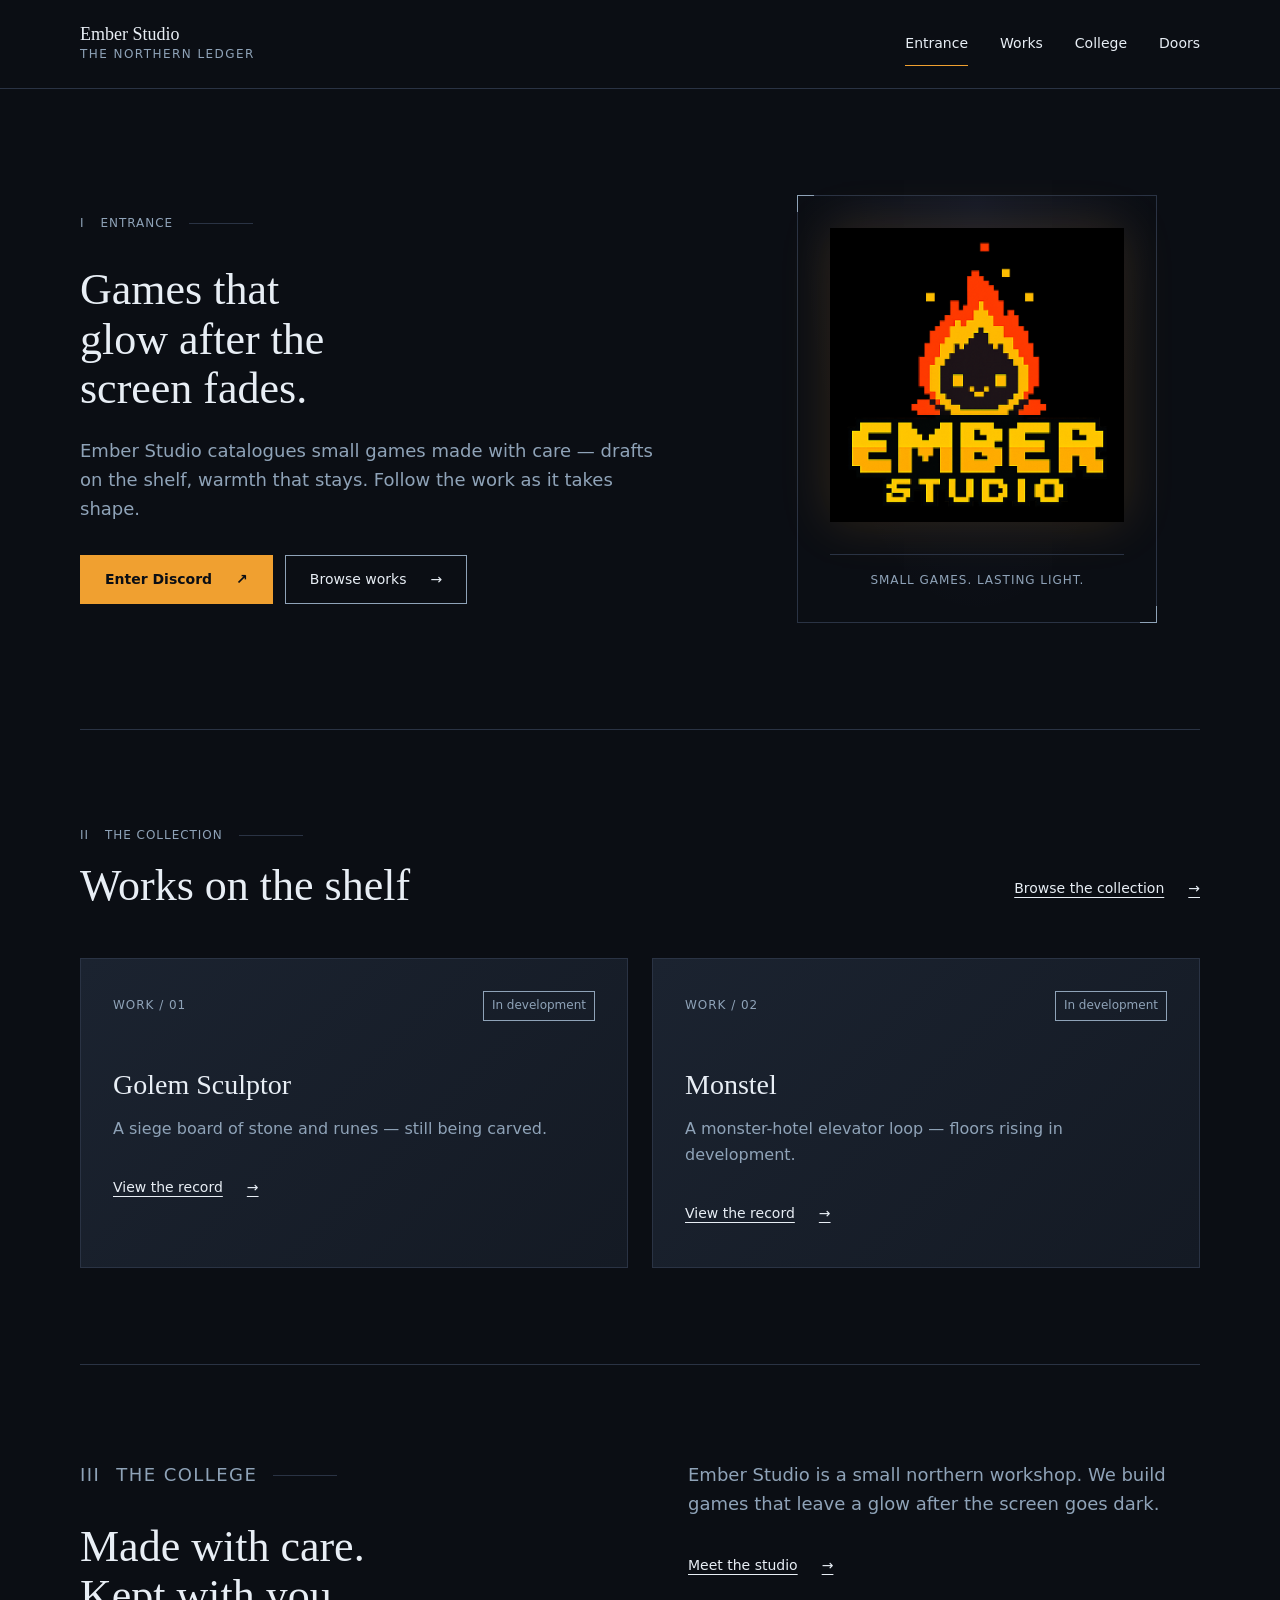
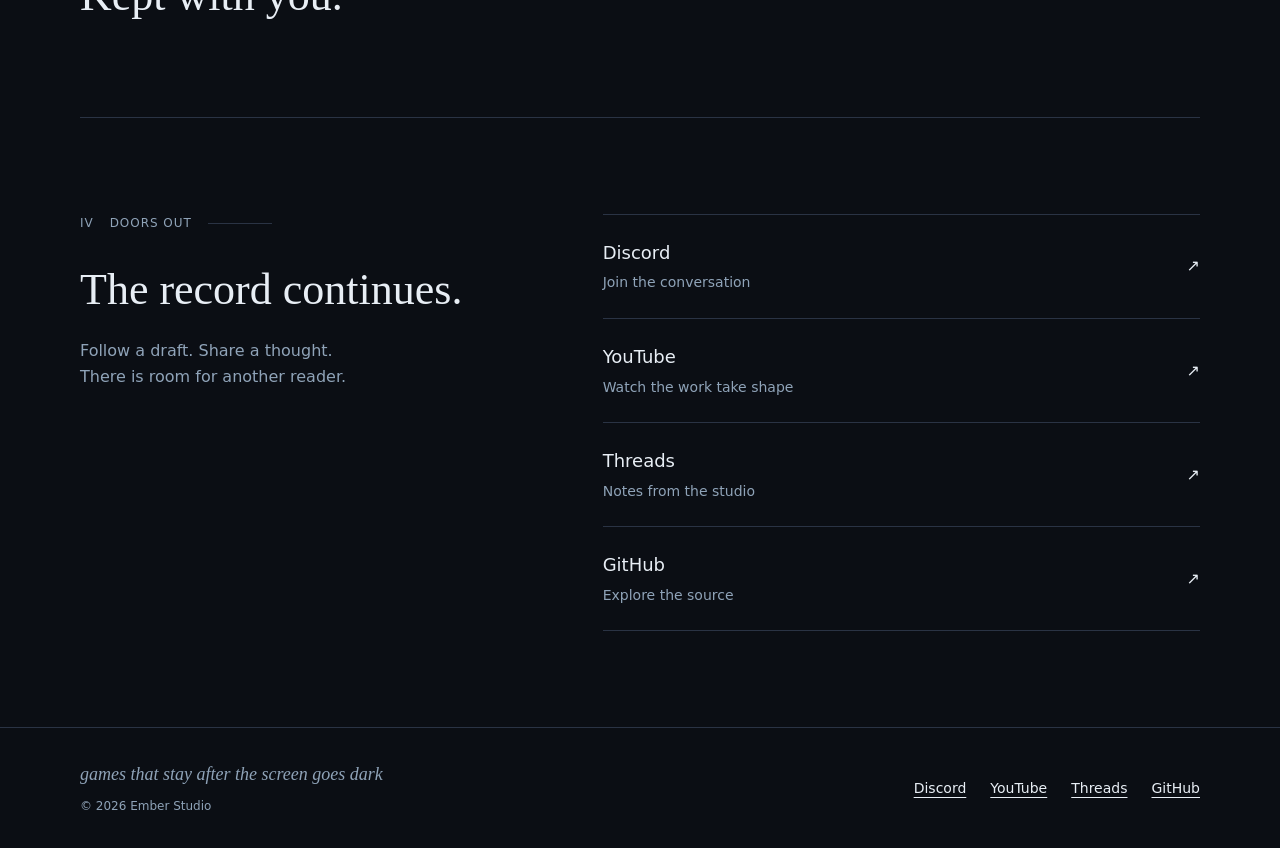
==== index.html @ a7d14930 "feat: build Ember Studio Northern Ledger website" ====
<!doctype html>
<html lang="en">
<head>
<meta charset="utf-8">
<meta name="viewport" content="width=device-width, initial-scale=1">
<title>Ember Studio — Games that glow</title>
<meta name="description" content="Small games made with care. Explore Golem Sculptor and Monstel, meet Ember Studio, and follow the work as it takes shape.">
<meta name="theme-color" content="#0B0E14">
<link rel="canonical" href="https://notnull92.github.io/">
<meta property="og:type" content="website">
<meta property="og:title" content="Ember Studio — Games that glow">
<meta property="og:description" content="Small games made with care. Explore Golem Sculptor and Monstel, meet Ember Studio, and follow the work as it takes shape.">
<meta property="og:url" content="https://notnull92.github.io/">
<meta property="og:image" content="https://notnull92.github.io/assets/logo.png">
<link rel="icon" href="assets/favicon.png" type="image/png">
<link rel="stylesheet" href="assets/site.css">
</head>
<body>
<a class="skip" href="#main">Skip to content</a>
<header class="site-header">
<div class="wrap nav-row">
<a class="brand" href="./">Ember Studio<small>THE NORTHERN LEDGER</small>
</a>
<nav aria-label="Main navigation">
<a href="./" aria-current="page">Entrance</a>
<a href="works.html">Works</a>
<a href="college.html">College</a>
<a href="./#doors">Doors</a>
</nav>
</div>
</header>
<main id="main" tabindex="-1" class="wrap">
<section class="hero" aria-labelledby="hero-title">
<div>
<p class="chapter meta">
<span>I</span>
<span>Entrance</span>
</p>
<h1 id="hero-title">Games that glow after the screen fades.</h1>
<p class="intro">Ember Studio catalogues small games made with care — drafts on the shelf, warmth that stays. Follow the work as it takes shape.</p>
<div class="actions">
<a class="button primary" href="https://discord.gg/VkAFZHyUn">Enter Discord <span aria-hidden="true">↗</span>
</a>
<a class="button" href="works.html">Browse works <span aria-hidden="true">→</span>
</a>
</div>
</div>
<div class="archive-plate">
<img class="logo" src="assets/logo.png" alt="Ember Studio pixel flame logo" width="488" height="488" fetchpriority="high">
<p class="plate-label meta">SMALL GAMES. LASTING LIGHT.</p>
</div>
</section>
<section class="section" aria-labelledby="works-title">
<div class="section-head">
<div>
<p class="chapter meta">
<span>II</span>
<span>The collection</span>
</p>
<h2 id="works-title">Works on the shelf</h2>
</div>
<a class="text-link" href="works.html">Browse the collection <span aria-hidden="true">→</span>
</a>
</div>
<div class="shelves">
<article class="shelf">
<div class="shelf-top">
<span class="meta">WORK / 01</span>
<span class="status">In development</span>
</div>
<h3>Golem Sculptor</h3>
<p>A siege board of stone and runes — still being carved.</p>
<a class="text-link" href="works.html#work-01">View the record <span aria-hidden="true">→</span>
</a>
</article>
<article class="shelf">
<div class="shelf-top">
<span class="meta">WORK / 02</span>
<span class="status">In development</span>
</div>
<h3>Monstel</h3>
<p>A monster-hotel elevator loop — floors rising in development.</p>
<a class="text-link" href="works.html#work-02">View the record <span aria-hidden="true">→</span>
</a>
</article>
</div>
</section>
<section class="section college-strip" aria-labelledby="college-title">
<div>
<p class="chapter meta">
<span>III</span>
<span>The college</span>
</p>
<h2 id="college-title">Made with care.<br>Kept with you.</h2>
</div>
<div>
<p>Ember Studio is a small northern workshop. We build games that leave a glow after the screen goes dark.</p>
<a class="text-link" href="college.html">Meet the studio <span aria-hidden="true">→</span>
</a>
</div>
</section>
<section class="section doors" id="doors" aria-labelledby="doors-title">
<div>
<p class="chapter meta">
<span>IV</span>
<span>Doors out</span>
</p>
<h2 id="doors-title">The record continues.</h2>
<p class="intro" style="margin-top:var(--s6);color:var(--frost)">Follow a draft. Share a thought.<br>There is room for another reader.</p>
</div>
<div class="door-list">
<a class="door" href="https://discord.gg/VkAFZHyUn">
<span>
<strong>Discord</strong>
<small>Join the conversation</small>
</span>
<span aria-hidden="true">↗</span>
</a>
<a class="door" href="https://www.youtube.com/@emberstudioo">
<span>
<strong>YouTube</strong>
<small>Watch the work take shape</small>
</span>
<span aria-hidden="true">↗</span>
</a>
<a class="door" href="https://www.threads.com/@emberstudio26">
<span>
<strong>Threads</strong>
<small>Notes from the studio</small>
</span>
<span aria-hidden="true">↗</span>
</a>
<a class="door" href="https://github.com/NotNull92">
<span>
<strong>GitHub</strong>
<small>Explore the source</small>
</span>
<span aria-hidden="true">↗</span>
</a>
</div>
</section>
</main>
<footer class="site-footer">
<div class="wrap footer-row">
<div>
<p class="whisper">games that stay after the screen goes dark</p>
<p class="copyright">© 2026 Ember Studio</p>
</div>
<div class="footer-links" aria-label="Studio links">
<a href="https://discord.gg/VkAFZHyUn">Discord</a>
<a href="https://www.youtube.com/@emberstudioo">YouTube</a>
<a href="https://www.threads.com/@emberstudio26">Threads</a>
<a href="https://github.com/NotNull92">GitHub</a>
</div>
</div>
</footer>
</body>
</html>
---- assets/site.css ----
:root {
  color-scheme: dark;
  --bg-void: #0B0E14; --bg-hall: #141A24; --bg-shelf: #1B2330;
  --stone: #2A3344; --frost: #8FA3B8; --ink: #E8EEF5;
  --frost-glow: rgb(107 140 255 / 8%); --ember: #F0A030;
  --ember-deep: #C45C18; --ember-soft: rgb(240 160 48 / 16%); --logo-black: #000;
  --s1: .25rem; --s2: .5rem; --s3: .75rem; --s4: 1rem; --s6: 1.5rem;
  --s8: 2rem; --s12: 3rem; --s16: 4rem; --s24: 6rem;
  --display: clamp(1.75rem, 3.8vw, 2.75rem); --lead: 1.125rem;
  --small: .875rem; --meta: .75rem; --serif: Georgia, 'Times New Roman', serif;
  --content: 70rem; --gutter: clamp(1.25rem, 4vw, 3rem);
}
* { box-sizing: border-box; }
html { scroll-padding-top: 9rem; }
body { margin: 0; background: var(--bg-void); color: var(--ink); font: 1rem/1.6 system-ui, sans-serif; }
a { color: inherit; text-underline-offset: .3em; }
a:hover { color: var(--ember); }
a:active { color: var(--frost); }
a:focus-visible, main:focus-visible { outline: 2px solid var(--ember); outline-offset: 5px; }
img { display: block; max-width: 100%; }
h1, h2, h3, p { margin: 0; }
h1, h2, h3 { font-family: var(--serif); font-weight: 400; line-height: 1.12; text-wrap: balance; }
h1, h2 { font-size: var(--display); }
h3 { font-size: 1.75rem; }
p { max-width: 60ch; }
.wrap { max-width: calc(var(--content) + var(--gutter) * 2); margin-inline: auto; padding-inline: var(--gutter); }
.skip { position: fixed; z-index: 10; top: var(--s4); left: var(--s4); padding: var(--s3) var(--s4); background: var(--ember); color: var(--bg-void); transform: translateY(-200%); }
.skip:focus { transform: none; }
.site-header { position: sticky; top: 0; z-index: 5; background: var(--bg-void); border-bottom: 1px solid var(--stone); }
.nav-row { min-height: 88px; display: flex; align-items: center; justify-content: space-between; gap: var(--s8); }
.brand { font: var(--lead) var(--serif); text-decoration: none; white-space: nowrap; padding-block: var(--s3); }
.brand small { display: block; font: var(--meta)/1.6 system-ui, sans-serif; letter-spacing: .12em; color: var(--frost); }
nav { display: flex; gap: clamp(1rem, 3vw, 2rem); }
nav a { min-height: 44px; display: inline-flex; align-items: center; font-size: var(--small); text-decoration: none; border-bottom: 1px solid transparent; }
nav a[aria-current='page'] { border-color: var(--ember); }
.meta { color: var(--frost); font-size: var(--meta); letter-spacing: .08em; text-transform: uppercase; }
.chapter { display: flex; align-items: center; gap: var(--s4); margin-bottom: var(--s8); }
.chapter::after { content: ''; width: var(--s16); height: 1px; background: var(--stone); }
.hero { display: grid; grid-template-columns: 1.3fr 1fr; align-items: center; gap: var(--s24); padding-block: var(--s24); min-height: 640px; }
.hero h1 { max-width: 14ch; }
.hero .intro { margin-top: var(--s6); color: var(--frost); font-size: var(--lead); }
.actions { display: flex; flex-wrap: wrap; gap: var(--s3); margin-top: var(--s8); }
.button { display: inline-flex; min-height: 48px; align-items: center; justify-content: center; padding: var(--s3) var(--s6); border: 1px solid var(--frost); font-size: var(--small); text-decoration: none; gap: var(--s6); }
.button:hover { border-color: var(--ember); text-decoration: underline; }
.button.primary { background: var(--ember); color: var(--bg-void); border-color: var(--ember); font-weight: 600; }
.button.primary:active { background: var(--ember-deep); color: var(--logo-black); }
.archive-plate { position: relative; width: 100%; max-width: 360px; justify-self: center; padding: var(--s8); border: 1px solid var(--stone); background: radial-gradient(ellipse at top, var(--frost-glow), transparent 70%); }
.archive-plate::before, .archive-plate::after { content: ''; position: absolute; width: var(--s4); height: var(--s4); border: 1px solid var(--frost); }
.archive-plate::before { top: -1px; left: -1px; border-right: 0; border-bottom: 0; }
.archive-plate::after { bottom: -1px; right: -1px; border-left: 0; border-top: 0; }
.logo { width: 100%; height: auto; background: var(--logo-black); image-rendering: pixelated; box-shadow: 0 0 48px var(--ember-soft); }
.plate-label { margin-top: var(--s8); padding-top: var(--s4); border-top: 1px solid var(--stone); text-align: center; }
.section { padding-block: var(--s24); border-top: 1px solid var(--stone); }
.section-head { display: flex; align-items: end; justify-content: space-between; flex-wrap: wrap; gap: var(--s6); margin-bottom: var(--s12); }
.section-head .chapter { margin-bottom: var(--s4); }
.text-link { display: inline-flex; align-items: center; min-height: 44px; gap: var(--s6); font-size: var(--small); }
.shelves { display: grid; grid-template-columns: repeat(2, minmax(0, 1fr)); gap: var(--s6); }
.shelf { padding: var(--s8); background: linear-gradient(135deg, var(--bg-shelf), var(--bg-hall)); border: 1px solid var(--stone); }
.shelf-top { display: flex; justify-content: space-between; align-items: center; flex-wrap: wrap; gap: var(--s4); margin-bottom: var(--s12); }
.status { padding: var(--s1) var(--s2); border: 1px solid var(--frost); color: var(--frost); font-size: var(--meta); }
.shelf p { margin-top: var(--s4); color: var(--frost); }
.shelf .text-link { margin-top: var(--s6); }
.shelf-note { padding-top: var(--s6); border-top: 1px solid var(--stone); }
.college-strip { display: grid; grid-template-columns: 1fr 1fr; gap: var(--s24); }
.college-strip p { color: var(--frost); font-size: var(--lead); }
.college-strip .text-link { margin-top: var(--s6); }
.doors { display: grid; grid-template-columns: 1fr 1.4fr; gap: var(--s24); }
.door-list { border-top: 1px solid var(--stone); }
.door { display: grid; grid-template-columns: 1fr auto; align-items: center; gap: var(--s4); padding-block: var(--s6); border-bottom: 1px solid var(--stone); text-decoration: none; }
.door strong { font-size: var(--lead); font-weight: 400; }
.door small { display: block; margin-top: var(--s1); color: var(--frost); font-size: var(--small); }
.door:hover strong { text-decoration: underline; text-underline-offset: .3em; }
.site-footer { border-top: 1px solid var(--stone); padding-block: var(--s8); }
.footer-row { display: flex; justify-content: space-between; flex-wrap: wrap; gap: var(--s6); align-items: center; }
.whisper { font: italic var(--lead)/1.6 var(--serif); color: var(--frost); }
.copyright { font-size: var(--meta); color: var(--frost); margin-top: var(--s2); }
.footer-links { display: flex; flex-wrap: wrap; gap: var(--s6); }
.footer-links a { display: inline-flex; align-items: center; min-height: 44px; font-size: var(--small); }
.page-intro { padding-block: var(--s24) var(--s16); }
.page-intro h1 { margin-bottom: var(--s6); }
.page-intro .intro { color: var(--frost); font-size: var(--lead); }
.page-body { padding-bottom: var(--s24); }
.staff-grid { display: grid; grid-template-columns: repeat(3, minmax(0, 1fr)); gap: var(--s8) var(--s6); margin: 0; }
.staff-card { margin: 0; min-width: 0; }
.portrait { aspect-ratio: 1; overflow: hidden; position: relative; background: var(--bg-hall); border: 1px solid var(--stone); }
.staff-card figcaption { display: flex; justify-content: space-between; flex-wrap: wrap; gap: var(--s2); border-bottom: 1px solid var(--stone); padding-block: var(--s4); }
.staff-card h3 { font-size: var(--lead); }
.staff-card p { color: var(--frost); font-size: var(--small); }
.tools { margin-top: var(--s16); padding-top: var(--s8); border-top: 1px solid var(--stone); }
.tools p { color: var(--frost); font-size: var(--small); margin-bottom: var(--s4); }
.tool-links { display: flex; flex-wrap: wrap; gap: var(--s3) var(--s6); }
.tool-links a { font-size: var(--small); overflow-wrap: anywhere; min-height: 44px; display: inline-flex; align-items: center; }
@media (max-width: 900px) { .hero, .doors, .college-strip { gap: var(--s12); } .staff-grid { grid-template-columns: repeat(2, minmax(0, 1fr)); } }
@media (max-width: 700px) {
  .nav-row { flex-direction: column; align-items: flex-start; gap: 0; padding-block: var(--s3); }
  nav { width: 100%; justify-content: space-between; gap: var(--s3); }
  .brand small { display: none; }
  .hero { grid-template-columns: 1fr; min-height: auto; padding-block: var(--s16); }
  .hero h1 { max-width: 19ch; }
  .archive-plate { max-width: 320px; }
  .section { padding-block: var(--s16); }
  .shelves, .doors, .college-strip { grid-template-columns: 1fr; }
  .shelf { padding: var(--s6); }
  .page-intro { padding-block: var(--s16) var(--s12); }
  .page-body { padding-bottom: var(--s16); }
}
@media (max-width: 480px) { .staff-grid { grid-template-columns: 1fr; } }
@media (forced-colors: active) { .button, .shelf, .portrait { border: 1px solid CanvasText; } }


.shelf h2 { font-size: 1.75rem; }

.portrait img { width: 100%; height: auto; }
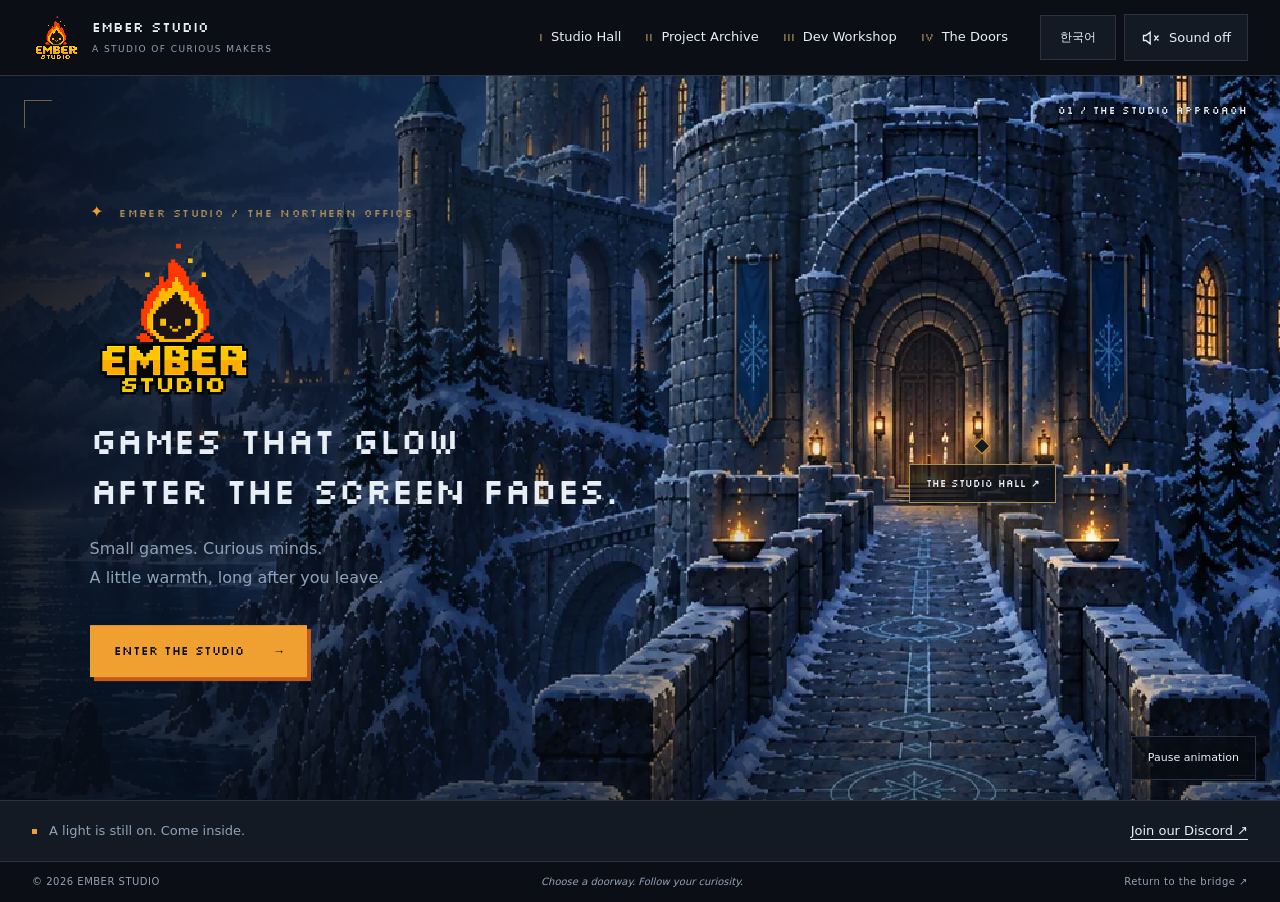
==== commit d5abe5df: "feat: launch Ember Studio living office" ====
--- a/index.html
+++ b/index.html
@@ -1,158 +1,50 @@
 <!doctype html>
 <html lang="en">
 <head>
-<meta charset="utf-8">
-<meta name="viewport" content="width=device-width, initial-scale=1">
-<title>Ember Studio — Games that glow</title>
-<meta name="description" content="Small games made with care. Explore Golem Sculptor and Monstel, meet Ember Studio, and follow the work as it takes shape.">
-<meta name="theme-color" content="#0B0E14">
-<link rel="canonical" href="https://notnull92.github.io/">
-<meta property="og:type" content="website">
-<meta property="og:title" content="Ember Studio — Games that glow">
-<meta property="og:description" content="Small games made with care. Explore Golem Sculptor and Monstel, meet Ember Studio, and follow the work as it takes shape.">
-<meta property="og:url" content="https://notnull92.github.io/">
-<meta property="og:image" content="https://notnull92.github.io/assets/logo.png">
-<link rel="icon" href="assets/favicon.png" type="image/png">
-<link rel="stylesheet" href="assets/site.css">
+<meta charset="utf-8"><meta name="viewport" content="width=device-width, initial-scale=1">
+<title>Ember Studio — The Living Studio</title>
+<meta name="description" content="Step inside Ember Studio. Discover small games, turn the pages of their development, and meet the people behind the work.">
+<meta name="theme-color" content="#0B0E14"><link rel="canonical" href="https://notnull92.github.io/">
+<meta property="og:type" content="website"><meta property="og:title" content="Ember Studio — Games that glow"><meta property="og:description" content="A small studio of curious game makers. Explore our games and the stories behind them."><meta property="og:url" content="https://notnull92.github.io/"><meta property="og:image" content="https://notnull92.github.io/assets/logo.png">
+<link rel="icon" href="assets/favicon.png"><link rel="preload" as="image" href="assets/scenes/entrance.webp" fetchpriority="high"><link rel="stylesheet" href="assets/college.css">
+<script type="module" src="assets/college.js"></script>
 </head>
 <body>
-<a class="skip" href="#main">Skip to content</a>
-<header class="site-header">
-<div class="wrap nav-row">
-<a class="brand" href="./">Ember Studio<small>THE NORTHERN LEDGER</small>
-</a>
-<nav aria-label="Main navigation">
-<a href="./" aria-current="page">Entrance</a>
-<a href="works.html">Works</a>
-<a href="college.html">College</a>
-<a href="./#doors">Doors</a>
+<a class="skip" href="#main">Skip to the studio</a>
+<header class="world-header">
+<a class="wordmark" href="#entrance" aria-label="Ember Studio entrance"><img src="assets/logo.png" width="52" height="52" alt=""><span>EMBER STUDIO<small>A STUDIO OF CURIOUS MAKERS</small></span></a>
+<nav class="quick-nav" aria-label="Studio spaces">
+<a href="#hall" data-room="hall"><span aria-hidden="true">I</span> Studio Hall</a>
+<a href="#library" data-room="library"><span aria-hidden="true">II</span> Project Archive</a>
+<a href="#workshop" data-room="workshop"><span aria-hidden="true">III</span> Dev Workshop</a>
+<a href="#doors" data-room="doors"><span aria-hidden="true">IV</span> The Doors</a>
 </nav>
+<div class="header-controls"><button class="control language-toggle" data-language translate="no" lang="ko" aria-label="Switch to Korean">한국어</button><button class="sound-toggle control" id="sound-toggle" aria-pressed="false" title="Enable ambient sound"><svg viewBox="0 0 24 24" aria-hidden="true"><path d="M11 5 6 9H3v6h3l5 4V5Zm5 4 5 6m0-6-5 6"/></svg><span>Sound off</span></button></div>
+</header>
+<main id="main" tabindex="-1">
+<section class="scene" id="scene" data-room="entrance" aria-labelledby="room-title">
+<img class="scene-art" id="scene-art" src="assets/scenes/entrance.webp" width="1536" height="1024" fetchpriority="high" alt="Ember Studio’s frost-covered northern office overlooking the sea at twilight">
+<div class="scene-weather" aria-hidden="true"></div>
+<button class="control motion-toggle" id="motion-toggle" aria-pressed="false">Pause animation</button>
+<div class="scene-shade" aria-hidden="true"></div>
+<div class="scene-foreground" id="scene-foreground">
+<div class="entrance-copy">
+<p class="eyebrow"><span class="tiny-star" aria-hidden="true">✦</span> EMBER STUDIO / THE NORTHERN OFFICE</p>
+<img class="hero-logo" src="assets/logo.png" alt="Ember Studio" width="488" height="488">
+<h1 id="room-title">Games that glow<br>after the screen fades.</h1>
+<p class="intro">Small games. Curious minds.<br>A little warmth, long after you leave.</p>
+<div class="entrance-actions"><a class="primary-action" href="#hall">Enter the studio <span aria-hidden="true">→</span></a></div>
 </div>
-</header>
-<main id="main" tabindex="-1" class="wrap">
-<section class="hero" aria-labelledby="hero-title">
-<div>
-<p class="chapter meta">
-<span>I</span>
-<span>Entrance</span>
-</p>
-<h1 id="hero-title">Games that glow after the screen fades.</h1>
-<p class="intro">Ember Studio catalogues small games made with care — drafts on the shelf, warmth that stays. Follow the work as it takes shape.</p>
-<div class="actions">
-<a class="button primary" href="https://discord.gg/VkAFZHyUn">Enter Discord <span aria-hidden="true">↗</span>
-</a>
-<a class="button" href="works.html">Browse works <span aria-hidden="true">→</span>
-</a>
+<a class="entrance-door scene-link" href="#hall"><span class="hotspot-dot" aria-hidden="true"></span><span>THE STUDIO HALL <b aria-hidden="true">↗</b></span></a>
 </div>
-</div>
-<div class="archive-plate">
-<img class="logo" src="assets/logo.png" alt="Ember Studio pixel flame logo" width="488" height="488" fetchpriority="high">
-<p class="plate-label meta">SMALL GAMES. LASTING LIGHT.</p>
-</div>
+<div class="scene-corner corner-top" aria-hidden="true"></div><div class="scene-corner corner-bottom" aria-hidden="true"></div>
+<div class="room-coordinate" id="room-coordinate" aria-hidden="true">01 / THE STUDIO APPROACH</div>
 </section>
-<section class="section" aria-labelledby="works-title">
-<div class="section-head">
-<div>
-<p class="chapter meta">
-<span>II</span>
-<span>The collection</span>
-</p>
-<h2 id="works-title">Works on the shelf</h2>
-</div>
-<a class="text-link" href="works.html">Browse the collection <span aria-hidden="true">→</span>
-</a>
-</div>
-<div class="shelves">
-<article class="shelf">
-<div class="shelf-top">
-<span class="meta">WORK / 01</span>
-<span class="status">In development</span>
-</div>
-<h3>Golem Sculptor</h3>
-<p>A siege board of stone and runes — still being carved.</p>
-<a class="text-link" href="works.html#work-01">View the record <span aria-hidden="true">→</span>
-</a>
-</article>
-<article class="shelf">
-<div class="shelf-top">
-<span class="meta">WORK / 02</span>
-<span class="status">In development</span>
-</div>
-<h3>Monstel</h3>
-<p>A monster-hotel elevator loop — floors rising in development.</p>
-<a class="text-link" href="works.html#work-02">View the record <span aria-hidden="true">→</span>
-</a>
-</article>
-</div>
-</section>
-<section class="section college-strip" aria-labelledby="college-title">
-<div>
-<p class="chapter meta">
-<span>III</span>
-<span>The college</span>
-</p>
-<h2 id="college-title">Made with care.<br>Kept with you.</h2>
-</div>
-<div>
-<p>Ember Studio is a small northern workshop. We build games that leave a glow after the screen goes dark.</p>
-<a class="text-link" href="college.html">Meet the studio <span aria-hidden="true">→</span>
-</a>
-</div>
-</section>
-<section class="section doors" id="doors" aria-labelledby="doors-title">
-<div>
-<p class="chapter meta">
-<span>IV</span>
-<span>Doors out</span>
-</p>
-<h2 id="doors-title">The record continues.</h2>
-<p class="intro" style="margin-top:var(--s6);color:var(--frost)">Follow a draft. Share a thought.<br>There is room for another reader.</p>
-</div>
-<div class="door-list">
-<a class="door" href="https://discord.gg/VkAFZHyUn">
-<span>
-<strong>Discord</strong>
-<small>Join the conversation</small>
-</span>
-<span aria-hidden="true">↗</span>
-</a>
-<a class="door" href="https://www.youtube.com/@emberstudioo">
-<span>
-<strong>YouTube</strong>
-<small>Watch the work take shape</small>
-</span>
-<span aria-hidden="true">↗</span>
-</a>
-<a class="door" href="https://www.threads.com/@emberstudio26">
-<span>
-<strong>Threads</strong>
-<small>Notes from the studio</small>
-</span>
-<span aria-hidden="true">↗</span>
-</a>
-<a class="door" href="https://github.com/NotNull92">
-<span>
-<strong>GitHub</strong>
-<small>Explore the source</small>
-</span>
-<span aria-hidden="true">↗</span>
-</a>
-</div>
-</section>
+<div class="room-ledger" id="room-ledger"><p><span class="ledger-dot" aria-hidden="true"></span> A light is still on. Come inside.</p><a href="https://discord.gg/VkAFZHyUn">Join our Discord <span aria-hidden="true">↗</span></a></div>
 </main>
-<footer class="site-footer">
-<div class="wrap footer-row">
-<div>
-<p class="whisper">games that stay after the screen goes dark</p>
-<p class="copyright">© 2026 Ember Studio</p>
-</div>
-<div class="footer-links" aria-label="Studio links">
-<a href="https://discord.gg/VkAFZHyUn">Discord</a>
-<a href="https://www.youtube.com/@emberstudioo">YouTube</a>
-<a href="https://www.threads.com/@emberstudio26">Threads</a>
-<a href="https://github.com/NotNull92">GitHub</a>
-</div>
-</div>
-</footer>
-</body>
-</html>
+<footer class="world-footer"><span>© 2026 EMBER STUDIO</span><p id="wayfinding">Choose a doorway. Follow your curiosity.</p><a href="#entrance">Return to the bridge <span aria-hidden="true">↗</span></a></footer>
+<dialog id="book-dialog" aria-labelledby="book-title"></dialog>
+<dialog id="staff-dialog" aria-labelledby="staff-name"><div class="conversation"><button class="control language-toggle conversation-language" data-language translate="no" lang="ko" aria-label="Switch to Korean">한국어</button><button class="icon-button conversation-close" data-close-dialog aria-label="Close conversation">×</button><div class="conversation-portrait"><img id="staff-portrait" width="480" height="480" alt=""></div><div class="conversation-content"><p class="eyebrow" id="staff-role"></p><h2 id="staff-name"></h2><p class="conversation-line" id="staff-line" aria-live="polite"></p><div class="conversation-options" id="staff-options"></div></div></div></dialog>
+<div id="notice" class="notice" role="status" aria-live="polite"></div>
+<noscript><section class="noscript-records"><h2>The studio records</h2><p>Explore our games and meet the studio.</p><a href="works.html">Our works</a><a href="college.html">Meet the studio</a><a href="https://discord.gg/VkAFZHyUn">Discord</a></section></noscript>
+</body></html>
--- a/assets/college.css
+++ b/assets/college.css
@@ -0,0 +1,28 @@
+@font-face{font-family:Silkscreen;src:url('fonts/silkscreen.woff2') format('woff2');font-weight:400;font-display:swap}
+:root{color-scheme:dark;--void:#0B0E14;--hall:#141A24;--shelf:#1B2330;--stone:#2A3344;--frost:#8FA3B8;--ink:#E8EEF5;--ember:#F0A030;--ember-deep:#C45C18;--paper:#E9DFC7;--paper-ink:#302D2B;--paper-muted:#625849;--brass:#A98B56;--overlay:rgba(7,12,20,.78);--pixel:Silkscreen,monospace;--ease:cubic-bezier(.22,1,.36,1);--fast:160ms;--select:320ms;--turn:520ms;--arrival:800ms;--s1:4px;--s2:8px;--s3:12px;--s4:16px;--s5:20px;--s6:24px;--s8:32px;--s10:40px;--s12:48px;--s16:64px;--s20:80px;--meta:11px;--small:13px;--body:16px;--lead:18px;--title:clamp(24px,3vw,40px);--header:76px}
+*{box-sizing:border-box}body{margin:0;background:var(--void);color:var(--ink);font:var(--body)/1.65 system-ui,sans-serif}button,a{-webkit-tap-highlight-color:transparent}button{font:inherit;cursor:pointer}a{color:inherit;text-underline-offset:4px}button,a{touch-action:manipulation}button:focus-visible,a:focus-visible{outline:2px solid var(--ember);outline-offset:5px}button:disabled{cursor:default;opacity:.42}img{max-width:100%;display:block}h1,h2,h3,p{margin:0}button svg{width:20px;height:20px;fill:none;stroke:currentColor;stroke-width:1.6}button{color:inherit}main:focus{outline:none}.skip{position:fixed;top:8px;left:8px;z-index:100;padding:12px 20px;background:var(--ember);color:var(--void);transform:translateY(-150%)}.skip:focus{transform:none}
+.world-header{height:var(--header);padding:0 var(--s8);display:flex;align-items:center;gap:var(--s8);border-bottom:1px solid var(--stone);background:var(--void);position:relative;z-index:5}.wordmark{display:flex;align-items:center;gap:12px;text-decoration:none;font:14px/1.4 var(--pixel);white-space:nowrap}.wordmark img{width:48px;height:48px;image-rendering:pixelated}.wordmark small{display:block;color:var(--frost);font:9px/1.8 system-ui;letter-spacing:.16em;margin-top:4px}.quick-nav{display:flex;align-items:center;justify-content:center;gap:var(--s6);margin-left:auto}.quick-nav a{display:flex;gap:8px;align-items:center;text-decoration:none;white-space:nowrap;font-size:var(--small);min-height:44px;border-bottom:1px solid transparent}.quick-nav a span{font:10px var(--pixel);color:var(--brass)}.quick-nav a:hover,.quick-nav a[aria-current]{color:var(--ember);border-color:var(--ember)}.control,.icon-button{background:var(--hall);border:1px solid var(--stone);padding:12px 16px;min-height:44px;color:var(--ink);font-size:var(--small);transition:transform var(--fast),border-color var(--fast)}.control:hover,.icon-button:hover{border-color:var(--brass);transform:translateY(-2px)}.control:active,.icon-button:active{transform:translateY(1px)}.sound-toggle{display:flex;align-items:center;gap:8px;white-space:nowrap;min-width:124px;justify-content:center}.sound-toggle[aria-pressed=true]{border-color:var(--brass);color:var(--ember)}
+.scene{position:relative;height:calc(100svh - var(--header) - 100px);min-height:620px;isolation:isolate;overflow:hidden;background:var(--hall)}.scene-art{position:absolute;inset:0;width:100%;height:100%;object-fit:cover;image-rendering:pixelated;z-index:-3;transform:scale(1.025);transition:transform var(--arrival) var(--ease),opacity var(--select)}.scene-shade{position:absolute;inset:0;z-index:-1;background:linear-gradient(90deg,rgba(7,12,20,.58),transparent 65%),linear-gradient(0deg,rgba(7,12,20,.76),transparent 28%,transparent 80%,rgba(7,12,20,.3));pointer-events:none}.scene[data-room=entrance] .scene-shade{background:linear-gradient(90deg,rgba(7,12,20,.88),rgba(7,12,20,.25) 45%,transparent 72%),linear-gradient(0deg,rgba(7,12,20,.5),transparent 26%)}.scene-foreground{position:absolute;inset:0;animation:arrive var(--arrival) var(--ease)}.entrance-copy{position:absolute;left:7%;top:50%;transform:translateY(-50%);max-width:570px}.eyebrow{font:var(--meta)/1.5 var(--pixel);color:var(--brass);letter-spacing:.12em}.tiny-star{color:var(--ember);font-size:16px;margin-right:8px}.hero-logo{width:168px;height:168px;object-fit:contain;image-rendering:pixelated;margin:12px 0;mix-blend-mode:screen}.entrance-copy h1{font:clamp(24px,2.9vw,42px)/1.35 var(--pixel);letter-spacing:-.04em;max-width:600px}.intro{color:var(--frost);font-size:var(--body);line-height:1.8;margin-top:20px}.entrance-actions{display:flex;align-items:center;gap:24px;margin-top:32px}.primary-action{display:inline-flex;align-items:center;justify-content:space-between;gap:32px;min-height:52px;padding:16px 24px;background:var(--ember);color:var(--void);font:12px var(--pixel);text-decoration:none;box-shadow:4px 4px 0 var(--ember-deep);transition:transform var(--fast) var(--ease),box-shadow var(--fast)}.primary-action:hover{transform:translate(-2px,-2px);box-shadow:6px 6px 0 var(--ember-deep)}.primary-action:active{transform:translate(2px,2px);box-shadow:2px 2px 0 var(--ember-deep)}.quiet-action{font-size:var(--small);color:var(--ink);min-height:44px;display:inline-flex;align-items:center}.scene-link{position:absolute;text-decoration:none;display:flex;flex-direction:column;align-items:center;gap:12px;min-width:140px;min-height:72px;justify-content:end;transition:transform var(--select) var(--ease);font:10px var(--pixel);color:var(--ink)}.scene-link>span:last-child{padding:12px 16px;border:1px solid var(--brass);background:var(--overlay);box-shadow:0 4px 20px #0008}.scene-link:hover{transform:translateY(-6px)}.scene-link:hover>span:last-child{color:var(--ember)}.hotspot-dot{width:12px;height:12px;border:1px solid var(--ember);transform:rotate(45deg);box-shadow:0 0 20px var(--ember);background:var(--hall)}.entrance-door{left:71%;top:49%}.scene-corner{position:absolute;width:28px;height:28px;border-color:var(--brass);border-style:solid;opacity:.65;pointer-events:none}.corner-top{left:24px;top:24px;border-width:1px 0 0 1px}.corner-bottom{right:24px;bottom:24px;border-width:0 1px 1px 0}.room-coordinate{position:absolute;right:32px;top:28px;font:10px var(--pixel);color:var(--ink);letter-spacing:.1em;text-shadow:0 2px 8px #000}.room-caption{position:absolute;left:5%;top:6%;max-width:480px;text-shadow:0 2px 16px #000}.room-caption h1{font:var(--title)/1.3 var(--pixel);letter-spacing:-.04em;margin:12px 0}.room-caption .room-description{font-size:14px;color:var(--ink);max-width:370px;line-height:1.7}.room-caption .eyebrow{color:var(--ember)}
+.room-ledger{display:flex;align-items:center;justify-content:space-between;gap:16px;min-height:60px;padding:12px 32px;border-block:1px solid var(--stone);font-size:var(--small);background:var(--hall)}.room-ledger p{color:var(--frost);display:flex;align-items:center;gap:12px}.ledger-dot{width:5px;height:5px;background:var(--ember);flex-shrink:0}.ledger-links{display:flex;gap:20px;flex-wrap:wrap}.ledger-links button{border:0;background:none;padding:8px 0;font-size:var(--small);text-decoration:underline;text-underline-offset:4px;min-height:44px}.room-ledger a{min-height:36px;display:inline-flex;align-items:center}.world-footer{display:flex;align-items:center;justify-content:space-between;gap:16px;min-height:40px;padding:8px 32px;font-size:10px;letter-spacing:.05em;color:var(--frost)}.world-footer p{font-style:italic;letter-spacing:0}.world-footer a{text-decoration:none}
+@keyframes arrive{from{opacity:0;transform:translateY(10px)}to{opacity:1;transform:translateY(0)}}
+.actor{position:absolute;left:var(--x);bottom:var(--y,12%);transform:translateX(-50%);padding:0;background:none;border:0;display:flex;align-items:center;flex-direction:column;width:clamp(130px,15vw,220px);z-index:3}.actor::before{content:'';position:absolute;bottom:26px;width:80%;height:22px;border-radius:50%;background:#0009;filter:blur(5px);z-index:-1}.actor img{height:clamp(200px,30vh,330px);width:100%;object-fit:contain;object-position:bottom;image-rendering:pixelated;filter:drop-shadow(2px 3px 0 #0007);transition:transform var(--select) var(--ease),filter var(--select)}.actor .actor-plaque{padding:8px 20px;background:var(--overlay);border:1px solid var(--brass);font:12px var(--pixel);margin-top:4px;min-width:112px;box-shadow:0 4px 14px #0007}.actor .actor-plaque small{display:block;font:9px/1.4 system-ui;letter-spacing:.12em;color:var(--frost);text-transform:uppercase;margin-top:4px}.actor:hover img,.actor:focus-visible img{transform:translateY(-5px);filter:drop-shadow(0 0 12px #F0A03055)}.actor:hover .actor-plaque{color:var(--ember)}.talk-symbol{position:absolute;right:18%;top:5%;width:28px;height:25px;background:var(--paper);color:var(--paper-ink);font:bold 14px monospace;border:2px solid var(--void);opacity:0;transform:translateY(8px);transition:opacity var(--fast),transform var(--fast)}.actor:hover .talk-symbol,.actor:focus-visible .talk-symbol{opacity:1;transform:none}.room-path{left:var(--x);top:var(--y);transform:translateX(-50%);min-height:80px}.room-path:hover{transform:translate(-50%,-6px)}.room-path span:last-child{white-space:nowrap}.back-path{position:absolute;left:32px;bottom:28px;z-index:4;color:var(--ink);font-size:var(--small);padding:8px 16px;background:var(--overlay);border:1px solid var(--stone);text-decoration:none;min-height:44px;display:flex;align-items:center}
+.rune-control{position:absolute;left:50%;bottom:13%;transform:translateX(-50%);width:150px;height:110px;background:none;border:0;color:var(--frost);z-index:2}.rune{display:block;width:108px;height:70px;margin:auto;position:relative;transform:perspective(200px) rotateX(40deg);filter:drop-shadow(0 0 8px #8FA3B888)}.rune i{position:absolute;inset:0;border:2px solid var(--frost);border-radius:50%;border-top-color:transparent;border-left-color:transparent;transform:rotate(35deg);transition:transform .8s var(--ease),border-color .3s}.rune i:nth-child(2){inset:12px;transform:rotate(110deg)}.rune i:nth-child(3){inset:24px;transform:rotate(-90deg);border-radius:0}.rune-control.active .rune i{transform:rotate(0);border-color:var(--ember);filter:drop-shadow(0 0 6px var(--ember))}.rune-control>span:last-child{font:9px var(--pixel);display:block;margin-top:12px;padding:6px;background:var(--overlay)}.tool{position:absolute;left:var(--x);top:var(--y);z-index:4;padding:10px 12px;background:var(--overlay);border:1px solid var(--brass);font:10px var(--pixel);display:flex;align-items:center;gap:8px;min-height:44px}.tool svg{width:24px;height:24px;fill:none;stroke:var(--ember);stroke-width:1.5}.tool.active{color:var(--ember)}.tool-marks{position:absolute;bottom:100%;left:0;display:flex;gap:4px;pointer-events:none}.tool-marks i{width:8px;height:8px;background:var(--ember);animation:mark 1.2s var(--ease) both}.tool-marks i:nth-child(2){animation-delay:80ms}.tool-marks i:nth-child(3){animation-delay:160ms}@keyframes mark{0%{opacity:0;transform:translateY(8px) rotate(0)}25%,65%{opacity:1}100%{opacity:0;transform:translateY(-36px) rotate(90deg)}}
+.library-books{position:absolute;left:50%;bottom:9%;transform:translateX(-50%);display:flex;gap:64px;perspective:1200px;z-index:4}.volume{position:relative;width:178px;height:236px;background:none;border:0;padding:0;perspective:1000px;color:var(--paper);text-align:center}.volume-cover{position:absolute;inset:0;display:flex;align-items:center;flex-direction:column;justify-content:space-between;padding:20px 16px 24px;border:2px solid var(--brass);border-left:10px solid #302D2B;background:linear-gradient(120deg,var(--hall),var(--stone));box-shadow:5px 4px 0 var(--paper-muted),8px 8px 0 #0007,inset 0 0 0 5px var(--hall);transform:rotateY(-12deg) rotateZ(-3deg);transform-origin:left center;transition:transform var(--select) var(--ease),box-shadow var(--select);z-index:2}.volume:nth-child(2) .volume-cover{transform:rotateY(-12deg) rotateZ(3deg);background:linear-gradient(125deg,#3c3430,#1e292b)}.volume:hover .volume-cover,.volume:focus-visible .volume-cover,.volume.selected .volume-cover{transform:translateY(-14px) rotateY(-20deg) rotateZ(0);box-shadow:5px 4px 0 var(--paper-muted),14px 22px 20px #0009,inset 0 0 0 5px var(--hall)}.volume-cover .volume-number{font:9px var(--pixel);letter-spacing:.15em;color:var(--brass)}.volume-cover strong{font:17px/1.45 var(--pixel);letter-spacing:-.04em}.volume-cover small{font:9px/1.4 system-ui;letter-spacing:.12em;text-transform:uppercase;color:var(--paper)}.book-ribbon{position:absolute;right:22px;top:5px;width:20px;height:50px;background:var(--ember);clip-path:polygon(0 0,100% 0,100% 100%,50% 80%,0 100%);transition:transform var(--select) var(--ease)}.volume:hover .book-ribbon,.volume:focus-visible .book-ribbon,.volume.selected .book-ribbon{transform:translateY(-36px)}.cover-sigil{width:64px;height:64px;color:var(--brass);fill:none;stroke:currentColor;stroke-width:1.3}.volume-caption{position:absolute;top:calc(100% + 18px);left:-20px;right:-20px;font:10px var(--pixel);text-shadow:0 2px 5px #000;color:var(--ink)}.volume-caption span{color:var(--ember)}
+.portal-row{position:absolute;inset:35% 10% 23% 9%;display:grid;grid-template-columns:repeat(4,1fr);gap:4%;z-index:2}.outbound-portal{display:flex;flex-direction:column;justify-content:center;align-items:center;gap:16px;text-decoration:none;position:relative;transition:transform var(--select) var(--ease)}.portal-glyph{height:44px;width:44px;display:grid;place-items:center;border:1px solid var(--brass);background:var(--overlay);transform:rotate(45deg);box-shadow:0 0 26px #F0A03022}.portal-glyph svg{width:22px;height:22px;fill:none;stroke:var(--ember);stroke-width:1.4;transform:rotate(-45deg)}.outbound-portal strong{font:12px var(--pixel);padding:10px 16px;background:var(--overlay);border:1px solid var(--brass)}.outbound-portal small{font:10px system-ui;color:var(--ink);background:var(--overlay);padding:4px 8px}.outbound-portal:hover{transform:translateY(-6px)}.outbound-portal:hover .portal-glyph{box-shadow:0 0 40px #F0A03088}.outbound-portal:hover strong{color:var(--ember)}
+dialog{border:1px solid var(--brass);padding:0;color:var(--ink);background:var(--hall);max-height:92svh;box-shadow:0 24px 100px #000b}dialog::backdrop{background:rgba(7,12,20,.82);backdrop-filter:blur(5px)}dialog[open]{animation:arrive var(--select) var(--ease)}#book-dialog{width:min(1120px,94vw);max-width:1120px;overflow:auto;border:0;background:transparent;box-shadow:none}.reader-shell{padding:4px}.reader-top{display:flex;justify-content:space-between;align-items:center;gap:16px;padding:0 4px 20px}.reader-top h2{font:clamp(18px,2.4vw,28px)/1.4 var(--pixel);margin-top:4px}.reader-top .page-section{color:var(--brass)}.icon-button{min-width:44px;font-size:24px;line-height:1}.reader-tabs{display:flex;gap:8px;padding-left:28px;position:relative;z-index:4}.reader-tabs .control{background:var(--shelf);border-color:var(--brass);border-bottom:0;min-width:136px;padding:12px 20px}.reader-tabs .active{background:var(--ember);color:var(--void);transform:translateY(-6px);box-shadow:0 6px 0 var(--ember)}.book-spread{display:flex;position:relative;perspective:1400px;background:var(--paper);border:6px solid var(--paper-muted);box-shadow:0 5px 0 var(--brass),0 9px 0 var(--paper-muted),0 20px 50px #0007;min-height:430px;color:var(--paper-ink)}.book-page{position:relative;width:50%;flex-shrink:0;min-height:430px;padding:32px 40px 56px;background:linear-gradient(90deg,#d3c7ac,var(--paper) 8%,var(--paper) 92%,#d3c7ac);font:16px/1.7 Georgia,serif;display:flex;flex-direction:column;gap:16px}.book-page.left-page{border-right:1px solid #a99e87;background:linear-gradient(90deg,var(--paper) 86%,#c4b79a)}.book-page.right-page{background:linear-gradient(90deg,#bcb096,var(--paper) 12%)}.page-section{font:10px/1.5 var(--pixel);letter-spacing:.08em;color:var(--paper-muted)}.page-title{font:clamp(23px,2.5vw,32px)/1.2 Georgia,serif;font-weight:normal;letter-spacing:-.03em}.page-body p+p{margin-top:12px}.page-note{font:italic 12px/1.6 Georgia,serif;color:var(--paper-muted);border-top:1px solid #bdb196;padding-top:12px;margin-top:auto}.page-number{position:absolute;bottom:18px;left:40px;font:10px var(--pixel);color:var(--paper-muted)}.right-page .page-number{left:auto;right:40px}.page-link{font:13px/1.6 system-ui;color:var(--paper-ink);font-weight:600;min-height:44px;display:flex;align-items:center}.book-diagram{list-style:none;margin:0;padding:14px 0;display:flex;gap:16px;border-block:1px solid #bdb196}.book-diagram li{flex:1;display:flex;flex-direction:column;gap:8px;position:relative}.book-diagram li+li:before{content:'→';position:absolute;left:-16px;top:8px;color:var(--paper-muted)}.diagram-mark{font:16px var(--pixel);color:var(--paper-muted)}.diagram-label{font:10px/1.5 system-ui}.reader-bottom{display:flex;justify-content:space-between;align-items:center;gap:12px;padding:24px 4px 4px}.page-progress{font:10px var(--pixel);color:var(--frost)}.page-nav{display:flex;gap:8px}.page-nav .control{min-width:108px}.turning-leaf{box-shadow:12px 0 32px #0004}
+#staff-dialog{width:min(860px,94vw);max-width:860px}.conversation{display:grid;grid-template-columns:38% 1fr;position:relative;min-height:350px}.conversation-close{position:absolute;right:12px;top:12px;z-index:2}.conversation-portrait{background:radial-gradient(ellipse at bottom,var(--stone),var(--void));display:flex;align-items:end;overflow:hidden;border-right:1px solid var(--brass)}.conversation-portrait img{width:100%;height:100%;object-fit:contain;object-position:bottom;image-rendering:pixelated}.conversation-content{padding:48px 32px 32px;display:flex;flex-direction:column;align-items:start}.conversation-content h2{font:28px var(--pixel);margin:12px 0 24px}.conversation-line{font-size:16px;line-height:1.8;color:var(--ink);min-height:86px}.conversation-options{display:flex;flex-wrap:wrap;gap:8px;margin-top:24px}.conversation-options button,.conversation-options a{font-size:12px;min-height:44px;text-decoration:none}.conversation-options a{display:inline-flex;align-items:center}.notice{position:fixed;bottom:32px;left:50%;transform:translate(-50%,16px);opacity:0;pointer-events:none;z-index:30;padding:16px 24px;border:1px solid var(--brass);background:var(--hall);font-size:13px;max-width:calc(100% - 32px);width:max-content;transition:opacity var(--select),transform var(--select);box-shadow:0 8px 32px #0009}.notice.visible{opacity:1;transform:translate(-50%,0)}.noscript-records{padding:32px;display:flex;flex-wrap:wrap;gap:24px}.page-hidden *{animation-play-state:paused!important}
+@media(max-width:1050px){.world-header{padding:0 20px;gap:16px}.quick-nav{gap:16px}.wordmark small{display:none}.wordmark{font-size:11px}.sound-toggle{min-width:44px;padding:12px}.sound-toggle span{display:none}.entrance-copy{left:5%;max-width:480px}.room-coordinate{font-size:8px}.actor{width:160px}.library-books{gap:36px}.volume{width:150px;height:206px}.book-page{padding:28px 28px 52px}.room-ledger{padding:12px 20px}.portal-row{inset-inline:3% 12%}.outbound-portal strong{font-size:10px;padding:10px}.outbound-portal small{max-width:120px;text-align:center}}
+@media(max-width:700px){:root{--header:116px}.world-header{height:var(--header);padding:12px 16px 0;display:grid;grid-template-columns:1fr auto;gap:4px 16px}.wordmark{font-size:12px}.wordmark img{width:36px;height:36px}.quick-nav{grid-column:1/-1;grid-row:2;margin:0;justify-content:space-between;gap:8px}.quick-nav a{font-size:11px;gap:5px}.quick-nav a span{font-size:8px}.sound-toggle{grid-column:2;grid-row:1;min-height:40px;padding:8px}.scene{min-height:680px;height:calc(100svh - var(--header));max-height:900px}.scene[data-room=entrance]{min-height:700px}.scene-art{object-position:center}.scene[data-room=entrance] .scene-art{object-position:60% center}.scene[data-room=entrance] .scene-shade{background:linear-gradient(0deg,rgba(7,12,20,.95),rgba(7,12,20,.66) 45%,transparent 90%)}.entrance-copy{left:24px;right:24px;top:auto;bottom:52px;transform:none;max-width:none}.entrance-copy .eyebrow{font-size:8px}.hero-logo{width:100px;height:100px;margin:12px 0}.entrance-copy h1{font-size:25px;line-height:1.4}.intro{font-size:14px;margin-top:16px}.entrance-actions{gap:20px;align-items:start;flex-direction:column;margin-top:24px}.primary-action{font-size:10px;min-height:48px;padding:16px 20px;gap:24px}.quiet-action{font-size:12px;min-height:32px}.entrance-door{display:none}.room-coordinate{right:20px;top:20px;font-size:7px}.scene-corner{width:16px;height:16px}.corner-top{left:12px;top:12px}.corner-bottom{right:12px;bottom:12px}.room-caption{left:24px;top:60px;right:24px;max-width:none}.room-caption h1{font-size:26px;margin:8px 0}.room-caption .eyebrow{font-size:9px}.room-caption .room-description{font-size:13px;max-width:270px}.actor{width:130px;bottom:15%;left:var(--mobile-x,var(--x))}.actor img{height:225px}.actor .actor-plaque{font-size:11px;min-width:104px;padding:8px 12px}.actor .actor-plaque small{font-size:8px}.room-path{top:35%;left:var(--mobile-x,var(--x));min-width:0}.room-path span:last-child{font-size:8px;padding:10px}.room-path .hotspot-dot{width:8px;height:8px}.room-path{min-height:64px}.rune-control{bottom:7%;width:108px;height:76px}.rune{width:80px;height:46px}.rune-control>span:last-child{font-size:7px}.tool{left:var(--mobile-x,var(--x));top:var(--mobile-y,var(--y));font-size:8px;padding:8px;gap:4px}.tool svg{width:16px;height:16px}.back-path{left:16px;bottom:18px;font-size:11px;padding:8px 12px}.room-ledger{display:block;padding:16px 20px;font-size:12px}.ledger-links{gap:20px;margin-top:4px}.ledger-links button{font-size:12px}.world-footer{padding:16px 20px;flex-wrap:wrap;font-size:9px;gap:12px}.world-footer p{display:none}.library-books{left:43%;bottom:15%;gap:24px}.volume{width:116px;height:172px}.volume-cover{padding:12px 8px 16px;border-left-width:6px}.volume-cover strong{font-size:12px}.volume-cover small{font-size:7px}.volume-cover .volume-number{font-size:7px}.cover-sigil{width:44px;height:44px}.volume-caption{font-size:7px;top:calc(100% + 16px)}.scene[data-room=library] .actor{left:78%;bottom:42%;width:115px}.scene[data-room=library] .actor img{height:170px}.scene[data-room=library] .tool{top:39%;left:8%}.portal-row{inset:31% 24% 26% 6%;grid-template-columns:1fr 1fr;gap:16px 8px}.outbound-portal{gap:8px}.portal-glyph{width:32px;height:32px}.portal-glyph svg{width:18px;height:18px}.outbound-portal strong{font-size:8px}.outbound-portal small{font-size:9px}.scene[data-room=doors] .actor{left:84%;bottom:8%;width:106px}.scene[data-room=doors] .actor img{height:190px}#book-dialog{width:calc(100vw - 20px);max-height:95svh}.reader-top{padding-bottom:16px}.reader-top h2{font-size:17px}.reader-top .page-section{font-size:8px}.reader-tabs{padding-left:12px}.reader-tabs .control{min-width:116px;font-size:11px;padding:10px 16px}.book-spread{min-height:430px;border-width:4px}.book-page{width:100%;min-height:430px;padding:28px 24px 48px;gap:16px;font-size:16px}.book-page.left-page{background:var(--paper);border:0}.page-title{font-size:27px}.page-note{font-size:12px}.page-number{left:24px;bottom:16px}.reader-bottom{padding-top:20px;flex-wrap:wrap}.page-progress{font-size:8px}.page-nav .control{min-width:84px;padding:10px;font-size:11px}.conversation{grid-template-columns:1fr}.conversation-portrait{height:190px;border-right:0;border-bottom:1px solid var(--brass)}.conversation-portrait img{height:240px;object-fit:contain;object-position:center top}.conversation-content{padding:24px}.conversation-content h2{font-size:24px;margin:8px 0 16px}.conversation-line{min-height:0;font-size:15px}.conversation-options{margin-top:20px}.notice{bottom:16px;font-size:12px;padding:12px 16px}}
+@media(prefers-reduced-motion:reduce){*,*::before,*::after{animation:none!important;transition:none!important;scroll-behavior:auto!important}.scene-art{transform:none!important}.volume:hover .volume-cover,.volume:focus-visible .volume-cover,.actor:hover img,.actor:focus-visible img{transform:none}.scene-link:hover,.outbound-portal:hover,.control:hover,.primary-action:hover{transform:none}.room-path:hover{transform:translateX(-50%)}}
+@keyframes open-book{from{opacity:0;transform:perspective(1400px) rotateX(12deg) scale(.88)}to{opacity:1;transform:perspective(1400px) rotateX(0) scale(1)}}#book-dialog[open] .book-spread{animation:open-book var(--turn) var(--ease);transform-origin:center bottom}
+.world-header{position:sticky;top:0}#room-title{scroll-margin-top:calc(var(--header) + 24px)}
+@media(max-width:700px){.conversation-portrait{align-items:center}.conversation-portrait img{height:190px;object-position:center}}
+@media(min-width:701px){.portal-row{right:22%}.scene[data-room=doors] .actor{width:clamp(120px,14vw,180px);left:90%}}
+@font-face{font-family:NeoDunggeunmo;src:url('fonts/neodgm.woff2') format('woff2');font-weight:400;font-display:swap}
+.header-controls,.reader-actions{display:flex;align-items:center;gap:8px}.language-toggle{font-size:12px;min-width:76px;white-space:nowrap}.conversation-language{position:absolute;left:12px;top:12px;z-index:2}.scene-weather{position:absolute;inset:0;overflow:hidden;pointer-events:none;z-index:-2;display:none}.scene[data-room=entrance] .scene-weather{display:block}.snowflake{position:absolute;top:-5%;left:var(--left);height:var(--size);width:var(--size);background:var(--ink);opacity:.65;animation:snow-drift var(--cycle) linear var(--delay) infinite}.snowflake:nth-child(3n){opacity:.28}.aurora-veil{position:absolute;left:-15%;top:-16%;width:85%;height:70%;background:repeating-linear-gradient(105deg,transparent 0 10%,rgba(72,164,164,.14) 12%,rgba(83,140,160,.22) 16%,transparent 23%);filter:blur(18px);transform-origin:top left;mask-image:linear-gradient(black,transparent);animation:aurora-drift 16s ease-in-out infinite alternate;mix-blend-mode:screen}.hearth-glow{position:absolute;left:72%;top:45%;width:14%;height:28%;background:radial-gradient(ellipse,rgba(240,160,48,.22),transparent 65%);mix-blend-mode:screen;animation:hearth-breath 4s ease-in-out infinite alternate}.motion-toggle{position:absolute;right:24px;bottom:20px;z-index:4;font-size:11px;background:var(--overlay)}.motion-toggle[hidden]{display:none}.motion-paused .scene-weather *{animation-play-state:paused!important}
+@keyframes snow-drift{from{transform:translate(0,-20px)}to{transform:translate(-180px,115vh)}}@keyframes aurora-drift{from{transform:translateX(-2%) skewX(-9deg);opacity:.35}to{transform:translateX(7%) skewX(6deg);opacity:.9}}@keyframes hearth-breath{from{opacity:.35;transform:scale(.94)}to{opacity:.8;transform:scale(1.04)}}
+html:lang(ko){--pixel:NeoDunggeunmo,monospace}html:lang(ko) body{word-break:keep-all;overflow-wrap:break-word}html:lang(ko) .entrance-copy h1{font-size:clamp(28px,3.4vw,46px);letter-spacing:0;line-height:1.45}html:lang(ko) .eyebrow,html:lang(ko) .room-coordinate{letter-spacing:.03em}html:lang(ko) .book-page{font-family:system-ui,'Malgun Gothic',sans-serif;line-height:1.85}html:lang(ko) .page-title{font-family:var(--pixel);font-size:28px;line-height:1.4;letter-spacing:0}html:lang(ko) .page-note{font-family:inherit;font-style:normal;line-height:1.75}html:lang(ko) .page-section,html:lang(ko) .volume-number{font-size:12px}html:lang(ko) .actor-plaque small{font-size:11px;letter-spacing:0}html:lang(ko) .wordmark small{font-size:11px}html:lang(ko) .volume-cover strong{font-size:20px;letter-spacing:0}html:lang(ko) .volume-cover small{font-size:11px}
+@media(max-width:1050px){.world-header{gap:16px}.language-toggle{min-width:70px;padding:10px}.header-controls{gap:6px}}
+@media(max-width:700px){.header-controls{grid-column:2;grid-row:1}.header-controls .sound-toggle{min-height:40px}.header-controls .language-toggle{min-height:40px;font-size:11px;padding:8px;min-width:64px}.reader-actions{gap:6px}.reader-actions .language-toggle{min-width:64px;padding:10px 8px;font-size:11px}.reader-top h2{font-size:16px}.motion-toggle{bottom:12px;right:20px;font-size:10px;padding:8px 12px;min-height:36px}.entrance-copy{bottom:68px}.entrance-actions{margin-top:20px}.aurora-veil{height:50%;width:120%;left:-35%}.hearth-glow{left:68%;top:44%;width:28%;height:20%}html:lang(ko) .entrance-copy h1{font-size:30px;line-height:1.45}html:lang(ko) .room-caption .eyebrow{font-size:11px}html:lang(ko) .actor-plaque small{font-size:10px}html:lang(ko) .volume-cover strong{font-size:16px}html:lang(ko) .volume-cover small{font-size:9px}html:lang(ko) .volume-number{font-size:10px}html:lang(ko) .volume-caption{font-size:10px}html:lang(ko) .room-path span:last-child{font-size:11px}html:lang(ko) .tool{font-size:11px}html:lang(ko) .reader-top .page-section{font-size:10px}html:lang(ko) .page-title{font-size:26px}html:lang(ko) .page-progress{font-size:11px}html:lang(ko) .rune-control>span:last-child{font-size:10px}html:lang(ko) .outbound-portal strong{font-size:11px}html:lang(ko) .outbound-portal small{font-size:11px}}
+@media(prefers-reduced-motion:reduce){.scene-weather *{animation:none!important}.snowflake{display:none}.aurora-veil{opacity:.3}.hearth-glow{opacity:.3}.motion-toggle{display:block}}
+.scene.motion-opt-in .snowflake{display:block;animation:snow-drift var(--cycle) linear var(--delay) infinite!important}.scene.motion-opt-in .aurora-veil{animation:aurora-drift 16s ease-in-out infinite alternate!important}.scene.motion-opt-in .hearth-glow{animation:hearth-breath 4s ease-in-out infinite alternate!important}.scene.motion-paused .scene-weather *,.page-hidden .scene .scene-weather *{animation-play-state:paused!important}
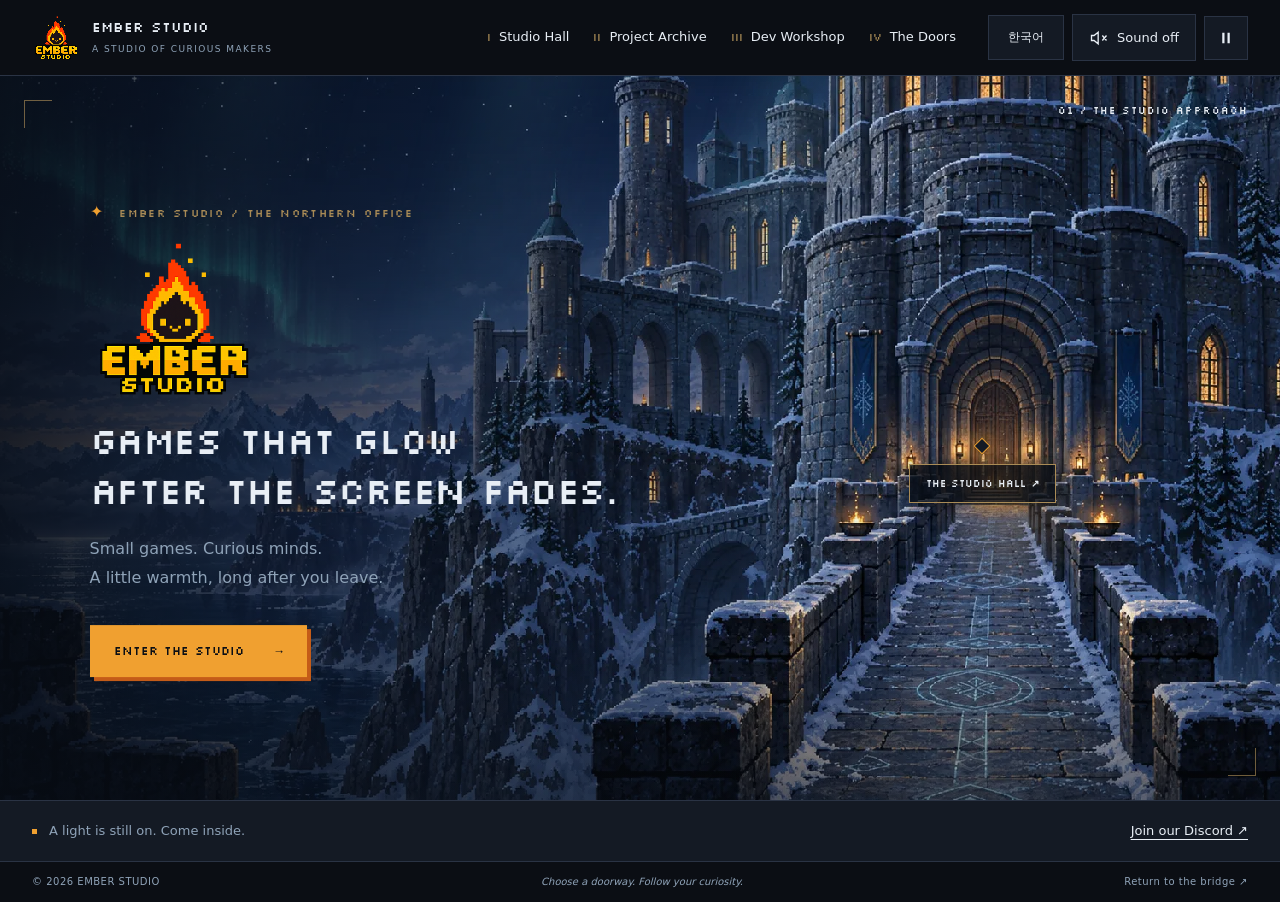
==== commit 29d99140: "Improve studio motion effects and pause controls" ====
--- a/index.html
+++ b/index.html
@@ -19,13 +19,14 @@
 <a href="#workshop" data-room="workshop"><span aria-hidden="true">III</span> Dev Workshop</a>
 <a href="#doors" data-room="doors"><span aria-hidden="true">IV</span> The Doors</a>
 </nav>
-<div class="header-controls"><button class="control language-toggle" data-language translate="no" lang="ko" aria-label="Switch to Korean">한국어</button><button class="sound-toggle control" id="sound-toggle" aria-pressed="false" title="Enable ambient sound"><svg viewBox="0 0 24 24" aria-hidden="true"><path d="M11 5 6 9H3v6h3l5 4V5Zm5 4 5 6m0-6-5 6"/></svg><span>Sound off</span></button></div>
+<div class="header-controls"><button class="control language-toggle" data-language translate="no" lang="ko" aria-label="Switch to Korean">한국어</button><button class="sound-toggle control" id="sound-toggle" aria-pressed="false" title="Enable ambient sound"><svg viewBox="0 0 24 24" aria-hidden="true"><path d="M11 5 6 9H3v6h3l5 4V5Zm5 4 5 6m0-6-5 6"/></svg><span>Sound off</span></button><button class="control motion-toggle" id="motion-toggle" aria-pressed="false" aria-label="Pause animation" title="Pause animation"><svg viewBox="0 0 24 24" aria-hidden="true"><path d="M7 5h3v14H7V5Zm7 0h3v14h-3V5Z"/></svg><span aria-hidden="true">Pause animation</span></button></div>
 </header>
 <main id="main" tabindex="-1">
 <section class="scene" id="scene" data-room="entrance" aria-labelledby="room-title">
 <img class="scene-art" id="scene-art" src="assets/scenes/entrance.webp" width="1536" height="1024" fetchpriority="high" alt="Ember Studio’s frost-covered northern office overlooking the sea at twilight">
+<img class="scene-art scene-art-fade" id="scene-art-fade" alt="" aria-hidden="true">
 <div class="scene-weather" aria-hidden="true"></div>
-<button class="control motion-toggle" id="motion-toggle" aria-pressed="false">Pause animation</button>
+<div class="scene-ambience" id="scene-ambience" aria-hidden="true"></div>
 <div class="scene-shade" aria-hidden="true"></div>
 <div class="scene-foreground" id="scene-foreground">
 <div class="entrance-copy">
--- a/assets/college.css
+++ b/assets/college.css
@@ -1,28 +1,90 @@
 @font-face{font-family:Silkscreen;src:url('fonts/silkscreen.woff2') format('woff2');font-weight:400;font-display:swap}
-:root{color-scheme:dark;--void:#0B0E14;--hall:#141A24;--shelf:#1B2330;--stone:#2A3344;--frost:#8FA3B8;--ink:#E8EEF5;--ember:#F0A030;--ember-deep:#C45C18;--paper:#E9DFC7;--paper-ink:#302D2B;--paper-muted:#625849;--brass:#A98B56;--overlay:rgba(7,12,20,.78);--pixel:Silkscreen,monospace;--ease:cubic-bezier(.22,1,.36,1);--fast:160ms;--select:320ms;--turn:520ms;--arrival:800ms;--s1:4px;--s2:8px;--s3:12px;--s4:16px;--s5:20px;--s6:24px;--s8:32px;--s10:40px;--s12:48px;--s16:64px;--s20:80px;--meta:11px;--small:13px;--body:16px;--lead:18px;--title:clamp(24px,3vw,40px);--header:76px}
+:root{color-scheme:dark;--void:#0B0E14;--hall:#141A24;--shelf:#1B2330;--stone:#2A3344;--frost:#8FA3B8;--ink:#E8EEF5;--ember:#F0A030;--ember-deep:#C45C18;--paper:#E9DFC7;--paper-ink:#302D2B;--paper-muted:#625849;--brass:#A98B56;--overlay:rgba(7,12,20,.78);--pixel:Silkscreen,monospace;--ease:cubic-bezier(.22,1,.36,1);--fast:160ms;--enter:220ms;--select:320ms;--turn:520ms;--arrival:800ms;--s1:4px;--s2:8px;--s3:12px;--s4:16px;--s5:20px;--s6:24px;--s8:32px;--s10:40px;--s12:48px;--s16:64px;--s20:80px;--meta:11px;--small:13px;--body:16px;--lead:18px;--title:clamp(24px,3vw,40px);--header:76px}
 *{box-sizing:border-box}body{margin:0;background:var(--void);color:var(--ink);font:var(--body)/1.65 system-ui,sans-serif}button,a{-webkit-tap-highlight-color:transparent}button{font:inherit;cursor:pointer}a{color:inherit;text-underline-offset:4px}button,a{touch-action:manipulation}button:focus-visible,a:focus-visible{outline:2px solid var(--ember);outline-offset:5px}button:disabled{cursor:default;opacity:.42}img{max-width:100%;display:block}h1,h2,h3,p{margin:0}button svg{width:20px;height:20px;fill:none;stroke:currentColor;stroke-width:1.6}button{color:inherit}main:focus{outline:none}.skip{position:fixed;top:8px;left:8px;z-index:100;padding:12px 20px;background:var(--ember);color:var(--void);transform:translateY(-150%)}.skip:focus{transform:none}
 .world-header{height:var(--header);padding:0 var(--s8);display:flex;align-items:center;gap:var(--s8);border-bottom:1px solid var(--stone);background:var(--void);position:relative;z-index:5}.wordmark{display:flex;align-items:center;gap:12px;text-decoration:none;font:14px/1.4 var(--pixel);white-space:nowrap}.wordmark img{width:48px;height:48px;image-rendering:pixelated}.wordmark small{display:block;color:var(--frost);font:9px/1.8 system-ui;letter-spacing:.16em;margin-top:4px}.quick-nav{display:flex;align-items:center;justify-content:center;gap:var(--s6);margin-left:auto}.quick-nav a{display:flex;gap:8px;align-items:center;text-decoration:none;white-space:nowrap;font-size:var(--small);min-height:44px;border-bottom:1px solid transparent}.quick-nav a span{font:10px var(--pixel);color:var(--brass)}.quick-nav a:hover,.quick-nav a[aria-current]{color:var(--ember);border-color:var(--ember)}.control,.icon-button{background:var(--hall);border:1px solid var(--stone);padding:12px 16px;min-height:44px;color:var(--ink);font-size:var(--small);transition:transform var(--fast),border-color var(--fast)}.control:hover,.icon-button:hover{border-color:var(--brass);transform:translateY(-2px)}.control:active,.icon-button:active{transform:translateY(1px)}.sound-toggle{display:flex;align-items:center;gap:8px;white-space:nowrap;min-width:124px;justify-content:center}.sound-toggle[aria-pressed=true]{border-color:var(--brass);color:var(--ember)}
-.scene{position:relative;height:calc(100svh - var(--header) - 100px);min-height:620px;isolation:isolate;overflow:hidden;background:var(--hall)}.scene-art{position:absolute;inset:0;width:100%;height:100%;object-fit:cover;image-rendering:pixelated;z-index:-3;transform:scale(1.025);transition:transform var(--arrival) var(--ease),opacity var(--select)}.scene-shade{position:absolute;inset:0;z-index:-1;background:linear-gradient(90deg,rgba(7,12,20,.58),transparent 65%),linear-gradient(0deg,rgba(7,12,20,.76),transparent 28%,transparent 80%,rgba(7,12,20,.3));pointer-events:none}.scene[data-room=entrance] .scene-shade{background:linear-gradient(90deg,rgba(7,12,20,.88),rgba(7,12,20,.25) 45%,transparent 72%),linear-gradient(0deg,rgba(7,12,20,.5),transparent 26%)}.scene-foreground{position:absolute;inset:0;animation:arrive var(--arrival) var(--ease)}.entrance-copy{position:absolute;left:7%;top:50%;transform:translateY(-50%);max-width:570px}.eyebrow{font:var(--meta)/1.5 var(--pixel);color:var(--brass);letter-spacing:.12em}.tiny-star{color:var(--ember);font-size:16px;margin-right:8px}.hero-logo{width:168px;height:168px;object-fit:contain;image-rendering:pixelated;margin:12px 0;mix-blend-mode:screen}.entrance-copy h1{font:clamp(24px,2.9vw,42px)/1.35 var(--pixel);letter-spacing:-.04em;max-width:600px}.intro{color:var(--frost);font-size:var(--body);line-height:1.8;margin-top:20px}.entrance-actions{display:flex;align-items:center;gap:24px;margin-top:32px}.primary-action{display:inline-flex;align-items:center;justify-content:space-between;gap:32px;min-height:52px;padding:16px 24px;background:var(--ember);color:var(--void);font:12px var(--pixel);text-decoration:none;box-shadow:4px 4px 0 var(--ember-deep);transition:transform var(--fast) var(--ease),box-shadow var(--fast)}.primary-action:hover{transform:translate(-2px,-2px);box-shadow:6px 6px 0 var(--ember-deep)}.primary-action:active{transform:translate(2px,2px);box-shadow:2px 2px 0 var(--ember-deep)}.quiet-action{font-size:var(--small);color:var(--ink);min-height:44px;display:inline-flex;align-items:center}.scene-link{position:absolute;text-decoration:none;display:flex;flex-direction:column;align-items:center;gap:12px;min-width:140px;min-height:72px;justify-content:end;transition:transform var(--select) var(--ease);font:10px var(--pixel);color:var(--ink)}.scene-link>span:last-child{padding:12px 16px;border:1px solid var(--brass);background:var(--overlay);box-shadow:0 4px 20px #0008}.scene-link:hover{transform:translateY(-6px)}.scene-link:hover>span:last-child{color:var(--ember)}.hotspot-dot{width:12px;height:12px;border:1px solid var(--ember);transform:rotate(45deg);box-shadow:0 0 20px var(--ember);background:var(--hall)}.entrance-door{left:71%;top:49%}.scene-corner{position:absolute;width:28px;height:28px;border-color:var(--brass);border-style:solid;opacity:.65;pointer-events:none}.corner-top{left:24px;top:24px;border-width:1px 0 0 1px}.corner-bottom{right:24px;bottom:24px;border-width:0 1px 1px 0}.room-coordinate{position:absolute;right:32px;top:28px;font:10px var(--pixel);color:var(--ink);letter-spacing:.1em;text-shadow:0 2px 8px #000}.room-caption{position:absolute;left:5%;top:6%;max-width:480px;text-shadow:0 2px 16px #000}.room-caption h1{font:var(--title)/1.3 var(--pixel);letter-spacing:-.04em;margin:12px 0}.room-caption .room-description{font-size:14px;color:var(--ink);max-width:370px;line-height:1.7}.room-caption .eyebrow{color:var(--ember)}
+.scene{position:relative;height:calc(100svh - var(--header) - 100px);min-height:620px;isolation:isolate;overflow:hidden;background:var(--hall)}.scene-art{position:absolute;inset:0;width:100%;height:100%;object-fit:cover;image-rendering:pixelated;z-index:-3;transform:scale(1.025);transition:transform var(--arrival) var(--ease),opacity var(--select)}.scene-shade{position:absolute;inset:0;z-index:-1;background:linear-gradient(90deg,rgba(7,12,20,.58),transparent 65%),linear-gradient(0deg,rgba(7,12,20,.76),transparent 28%,transparent 80%,rgba(7,12,20,.3));pointer-events:none}.scene[data-room=entrance] .scene-shade{background:linear-gradient(90deg,rgba(7,12,20,.88),rgba(7,12,20,.25) 45%,transparent 72%),linear-gradient(0deg,rgba(7,12,20,.5),transparent 26%)}.scene-foreground{position:absolute;inset:0;z-index:2;animation:arrive var(--arrival) var(--ease)}.entrance-copy{position:absolute;left:7%;top:50%;transform:translateY(-50%);max-width:570px}.eyebrow{font:var(--meta)/1.5 var(--pixel);color:var(--brass);letter-spacing:.12em}.tiny-star{color:var(--ember);font-size:16px;margin-right:8px}.hero-logo{width:168px;height:168px;object-fit:contain;image-rendering:pixelated;margin:12px 0;mix-blend-mode:screen}.entrance-copy h1{font:clamp(24px,2.9vw,42px)/1.35 var(--pixel);letter-spacing:-.04em;max-width:600px}.intro{color:var(--frost);font-size:var(--body);line-height:1.8;margin-top:20px}.entrance-actions{display:flex;align-items:center;gap:24px;margin-top:32px}.primary-action{display:inline-flex;align-items:center;justify-content:space-between;gap:32px;min-height:52px;padding:16px 24px;background:var(--ember);color:var(--void);font:12px var(--pixel);text-decoration:none;box-shadow:4px 4px 0 var(--ember-deep);transition:transform var(--fast) var(--ease),box-shadow var(--fast)}.primary-action:hover{transform:translate(-2px,-2px);box-shadow:6px 6px 0 var(--ember-deep)}.primary-action:active{transform:translate(2px,2px);box-shadow:2px 2px 0 var(--ember-deep)}.quiet-action{font-size:var(--small);color:var(--ink);min-height:44px;display:inline-flex;align-items:center}.scene-link{position:absolute;text-decoration:none;display:flex;flex-direction:column;align-items:center;gap:12px;min-width:140px;min-height:72px;justify-content:end;transition:transform var(--select) var(--ease);font:10px var(--pixel);color:var(--ink)}.scene-link>span:last-child{padding:12px 16px;border:1px solid var(--brass);background:var(--overlay);box-shadow:0 4px 20px #0008}.scene-link:hover{transform:translateY(-6px)}.scene-link:hover>span:last-child{color:var(--ember)}.hotspot-dot{width:12px;height:12px;border:1px solid var(--ember);transform:rotate(45deg);box-shadow:0 0 20px var(--ember);background:var(--hall)}.entrance-door{left:71%;top:49%}.scene-corner{position:absolute;width:28px;height:28px;border-color:var(--brass);border-style:solid;opacity:.65;pointer-events:none}.corner-top{left:24px;top:24px;border-width:1px 0 0 1px}.corner-bottom{right:24px;bottom:24px;border-width:0 1px 1px 0}.room-coordinate{position:absolute;right:32px;top:28px;font:10px var(--pixel);color:var(--ink);letter-spacing:.1em;text-shadow:0 2px 8px #000}.room-caption{position:absolute;left:5%;top:6%;max-width:480px;text-shadow:0 2px 16px #000}.room-caption h1{font:var(--title)/1.3 var(--pixel);letter-spacing:-.04em;margin:12px 0}.room-caption .room-description{font-size:14px;color:var(--ink);max-width:370px;line-height:1.7}.room-caption .eyebrow{color:var(--ember)}
 .room-ledger{display:flex;align-items:center;justify-content:space-between;gap:16px;min-height:60px;padding:12px 32px;border-block:1px solid var(--stone);font-size:var(--small);background:var(--hall)}.room-ledger p{color:var(--frost);display:flex;align-items:center;gap:12px}.ledger-dot{width:5px;height:5px;background:var(--ember);flex-shrink:0}.ledger-links{display:flex;gap:20px;flex-wrap:wrap}.ledger-links button{border:0;background:none;padding:8px 0;font-size:var(--small);text-decoration:underline;text-underline-offset:4px;min-height:44px}.room-ledger a{min-height:36px;display:inline-flex;align-items:center}.world-footer{display:flex;align-items:center;justify-content:space-between;gap:16px;min-height:40px;padding:8px 32px;font-size:10px;letter-spacing:.05em;color:var(--frost)}.world-footer p{font-style:italic;letter-spacing:0}.world-footer a{text-decoration:none}
 @keyframes arrive{from{opacity:0;transform:translateY(10px)}to{opacity:1;transform:translateY(0)}}
 .actor{position:absolute;left:var(--x);bottom:var(--y,12%);transform:translateX(-50%);padding:0;background:none;border:0;display:flex;align-items:center;flex-direction:column;width:clamp(130px,15vw,220px);z-index:3}.actor::before{content:'';position:absolute;bottom:26px;width:80%;height:22px;border-radius:50%;background:#0009;filter:blur(5px);z-index:-1}.actor img{height:clamp(200px,30vh,330px);width:100%;object-fit:contain;object-position:bottom;image-rendering:pixelated;filter:drop-shadow(2px 3px 0 #0007);transition:transform var(--select) var(--ease),filter var(--select)}.actor .actor-plaque{padding:8px 20px;background:var(--overlay);border:1px solid var(--brass);font:12px var(--pixel);margin-top:4px;min-width:112px;box-shadow:0 4px 14px #0007}.actor .actor-plaque small{display:block;font:9px/1.4 system-ui;letter-spacing:.12em;color:var(--frost);text-transform:uppercase;margin-top:4px}.actor:hover img,.actor:focus-visible img{transform:translateY(-5px);filter:drop-shadow(0 0 12px #F0A03055)}.actor:hover .actor-plaque{color:var(--ember)}.talk-symbol{position:absolute;right:18%;top:5%;width:28px;height:25px;background:var(--paper);color:var(--paper-ink);font:bold 14px monospace;border:2px solid var(--void);opacity:0;transform:translateY(8px);transition:opacity var(--fast),transform var(--fast)}.actor:hover .talk-symbol,.actor:focus-visible .talk-symbol{opacity:1;transform:none}.room-path{left:var(--x);top:var(--y);transform:translateX(-50%);min-height:80px}.room-path:hover{transform:translate(-50%,-6px)}.room-path span:last-child{white-space:nowrap}.back-path{position:absolute;left:32px;bottom:28px;z-index:4;color:var(--ink);font-size:var(--small);padding:8px 16px;background:var(--overlay);border:1px solid var(--stone);text-decoration:none;min-height:44px;display:flex;align-items:center}
-.rune-control{position:absolute;left:50%;bottom:13%;transform:translateX(-50%);width:150px;height:110px;background:none;border:0;color:var(--frost);z-index:2}.rune{display:block;width:108px;height:70px;margin:auto;position:relative;transform:perspective(200px) rotateX(40deg);filter:drop-shadow(0 0 8px #8FA3B888)}.rune i{position:absolute;inset:0;border:2px solid var(--frost);border-radius:50%;border-top-color:transparent;border-left-color:transparent;transform:rotate(35deg);transition:transform .8s var(--ease),border-color .3s}.rune i:nth-child(2){inset:12px;transform:rotate(110deg)}.rune i:nth-child(3){inset:24px;transform:rotate(-90deg);border-radius:0}.rune-control.active .rune i{transform:rotate(0);border-color:var(--ember);filter:drop-shadow(0 0 6px var(--ember))}.rune-control>span:last-child{font:9px var(--pixel);display:block;margin-top:12px;padding:6px;background:var(--overlay)}.tool{position:absolute;left:var(--x);top:var(--y);z-index:4;padding:10px 12px;background:var(--overlay);border:1px solid var(--brass);font:10px var(--pixel);display:flex;align-items:center;gap:8px;min-height:44px}.tool svg{width:24px;height:24px;fill:none;stroke:var(--ember);stroke-width:1.5}.tool.active{color:var(--ember)}.tool-marks{position:absolute;bottom:100%;left:0;display:flex;gap:4px;pointer-events:none}.tool-marks i{width:8px;height:8px;background:var(--ember);animation:mark 1.2s var(--ease) both}.tool-marks i:nth-child(2){animation-delay:80ms}.tool-marks i:nth-child(3){animation-delay:160ms}@keyframes mark{0%{opacity:0;transform:translateY(8px) rotate(0)}25%,65%{opacity:1}100%{opacity:0;transform:translateY(-36px) rotate(90deg)}}
-.library-books{position:absolute;left:50%;bottom:9%;transform:translateX(-50%);display:flex;gap:64px;perspective:1200px;z-index:4}.volume{position:relative;width:178px;height:236px;background:none;border:0;padding:0;perspective:1000px;color:var(--paper);text-align:center}.volume-cover{position:absolute;inset:0;display:flex;align-items:center;flex-direction:column;justify-content:space-between;padding:20px 16px 24px;border:2px solid var(--brass);border-left:10px solid #302D2B;background:linear-gradient(120deg,var(--hall),var(--stone));box-shadow:5px 4px 0 var(--paper-muted),8px 8px 0 #0007,inset 0 0 0 5px var(--hall);transform:rotateY(-12deg) rotateZ(-3deg);transform-origin:left center;transition:transform var(--select) var(--ease),box-shadow var(--select);z-index:2}.volume:nth-child(2) .volume-cover{transform:rotateY(-12deg) rotateZ(3deg);background:linear-gradient(125deg,#3c3430,#1e292b)}.volume:hover .volume-cover,.volume:focus-visible .volume-cover,.volume.selected .volume-cover{transform:translateY(-14px) rotateY(-20deg) rotateZ(0);box-shadow:5px 4px 0 var(--paper-muted),14px 22px 20px #0009,inset 0 0 0 5px var(--hall)}.volume-cover .volume-number{font:9px var(--pixel);letter-spacing:.15em;color:var(--brass)}.volume-cover strong{font:17px/1.45 var(--pixel);letter-spacing:-.04em}.volume-cover small{font:9px/1.4 system-ui;letter-spacing:.12em;text-transform:uppercase;color:var(--paper)}.book-ribbon{position:absolute;right:22px;top:5px;width:20px;height:50px;background:var(--ember);clip-path:polygon(0 0,100% 0,100% 100%,50% 80%,0 100%);transition:transform var(--select) var(--ease)}.volume:hover .book-ribbon,.volume:focus-visible .book-ribbon,.volume.selected .book-ribbon{transform:translateY(-36px)}.cover-sigil{width:64px;height:64px;color:var(--brass);fill:none;stroke:currentColor;stroke-width:1.3}.volume-caption{position:absolute;top:calc(100% + 18px);left:-20px;right:-20px;font:10px var(--pixel);text-shadow:0 2px 5px #000;color:var(--ink)}.volume-caption span{color:var(--ember)}
+.rune-control{position:absolute;left:50%;bottom:13%;transform:translateX(-50%);width:150px;height:110px;background:none;border:0;color:var(--frost);z-index:2}.rune{display:block;width:108px;height:70px;margin:auto;position:relative;transform:perspective(200px) rotateX(40deg);filter:drop-shadow(0 0 8px #8FA3B888)}.rune i{position:absolute;inset:0;border:2px solid var(--frost);border-radius:50%;border-top-color:transparent;border-left-color:transparent;transform:rotate(35deg);transition:transform 280ms var(--ease),border-color var(--fast)}.rune i:nth-child(2){inset:12px;transform:rotate(110deg)}.rune i:nth-child(3){inset:24px;transform:rotate(-90deg);border-radius:0}.rune-control.active .rune i{transform:rotate(0);border-color:var(--ember);filter:drop-shadow(0 0 6px var(--ember))}.rune-label{font:9px var(--pixel);display:block;margin-top:12px;padding:6px;background:var(--overlay)}.tool{position:absolute;left:var(--x);top:var(--y);z-index:4;padding:10px 12px;background:var(--overlay);border:1px solid var(--brass);font:10px var(--pixel);display:flex;align-items:center;gap:8px;min-height:44px}.tool svg{width:24px;height:24px;fill:none;stroke:var(--ember);stroke-width:1.5}.tool.active{color:var(--ember)}.tool-marks{position:absolute;bottom:100%;left:0;display:flex;gap:4px;pointer-events:none}.tool-marks i{width:8px;height:8px;background:var(--ember);animation:mark 1.2s var(--ease) both}.tool-marks i:nth-child(2){animation-delay:80ms}.tool-marks i:nth-child(3){animation-delay:160ms}@keyframes mark{0%{opacity:0;transform:translateY(8px) rotate(0)}25%,65%{opacity:1}100%{opacity:0;transform:translateY(-36px) rotate(90deg)}}
+.library-books{position:absolute;left:50%;bottom:9%;transform:translateX(-50%);display:flex;gap:64px;perspective:1200px;z-index:4}.volume{position:relative;width:178px;height:236px;background:none;border:0;padding:0;perspective:1000px;color:var(--paper);text-align:center}.volume-cover{position:absolute;inset:0;display:flex;align-items:center;flex-direction:column;justify-content:space-between;padding:20px 16px 24px;border:2px solid var(--brass);border-left:10px solid #302D2B;background:linear-gradient(120deg,var(--hall),var(--stone));box-shadow:5px 4px 0 var(--paper-muted),8px 8px 0 #0007,inset 0 0 0 5px var(--hall);transform:rotateY(-12deg) rotateZ(-3deg);transform-origin:left center;transition:transform var(--select) var(--ease),box-shadow var(--select);z-index:2}.volume:nth-child(2) .volume-cover{transform:rotateY(-12deg) rotateZ(3deg);background:linear-gradient(125deg,#3c3430,#1e292b)}.volume:hover .volume-cover,.volume:focus-visible .volume-cover,.volume.selected .volume-cover{transform:translateY(-14px) rotateY(-20deg) rotateZ(0);box-shadow:5px 4px 0 var(--paper-muted),14px 22px 20px #0009,inset 0 0 0 5px var(--hall)}.volume-cover .volume-number{font:9px var(--pixel);letter-spacing:.15em;color:var(--brass)}.volume-cover strong{font:17px/1.45 var(--pixel);letter-spacing:-.04em}.volume-cover small{font:9px/1.4 system-ui;letter-spacing:.12em;text-transform:uppercase;color:var(--paper)}.book-ribbon{position:absolute;right:22px;top:5px;width:20px;height:50px;background:var(--ember);clip-path:polygon(0 0,100% 0,100% 100%,50% 80%,0 100%);transition:transform 200ms cubic-bezier(.22,1.45,.36,1)}.volume:hover .book-ribbon,.volume:focus-visible .book-ribbon,.volume.selected .book-ribbon{transform:translateY(-36px)}.cover-sigil{width:64px;height:64px;color:var(--brass);fill:none;stroke:currentColor;stroke-width:1.3}.volume-caption{position:absolute;top:calc(100% + 18px);left:-20px;right:-20px;font:10px var(--pixel);text-shadow:0 2px 5px #000;color:var(--ink)}.volume-caption span{color:var(--ember)}
 .portal-row{position:absolute;inset:35% 10% 23% 9%;display:grid;grid-template-columns:repeat(4,1fr);gap:4%;z-index:2}.outbound-portal{display:flex;flex-direction:column;justify-content:center;align-items:center;gap:16px;text-decoration:none;position:relative;transition:transform var(--select) var(--ease)}.portal-glyph{height:44px;width:44px;display:grid;place-items:center;border:1px solid var(--brass);background:var(--overlay);transform:rotate(45deg);box-shadow:0 0 26px #F0A03022}.portal-glyph svg{width:22px;height:22px;fill:none;stroke:var(--ember);stroke-width:1.4;transform:rotate(-45deg)}.outbound-portal strong{font:12px var(--pixel);padding:10px 16px;background:var(--overlay);border:1px solid var(--brass)}.outbound-portal small{font:10px system-ui;color:var(--ink);background:var(--overlay);padding:4px 8px}.outbound-portal:hover{transform:translateY(-6px)}.outbound-portal:hover .portal-glyph{box-shadow:0 0 40px #F0A03088}.outbound-portal:hover strong{color:var(--ember)}
-dialog{border:1px solid var(--brass);padding:0;color:var(--ink);background:var(--hall);max-height:92svh;box-shadow:0 24px 100px #000b}dialog::backdrop{background:rgba(7,12,20,.82);backdrop-filter:blur(5px)}dialog[open]{animation:arrive var(--select) var(--ease)}#book-dialog{width:min(1120px,94vw);max-width:1120px;overflow:auto;border:0;background:transparent;box-shadow:none}.reader-shell{padding:4px}.reader-top{display:flex;justify-content:space-between;align-items:center;gap:16px;padding:0 4px 20px}.reader-top h2{font:clamp(18px,2.4vw,28px)/1.4 var(--pixel);margin-top:4px}.reader-top .page-section{color:var(--brass)}.icon-button{min-width:44px;font-size:24px;line-height:1}.reader-tabs{display:flex;gap:8px;padding-left:28px;position:relative;z-index:4}.reader-tabs .control{background:var(--shelf);border-color:var(--brass);border-bottom:0;min-width:136px;padding:12px 20px}.reader-tabs .active{background:var(--ember);color:var(--void);transform:translateY(-6px);box-shadow:0 6px 0 var(--ember)}.book-spread{display:flex;position:relative;perspective:1400px;background:var(--paper);border:6px solid var(--paper-muted);box-shadow:0 5px 0 var(--brass),0 9px 0 var(--paper-muted),0 20px 50px #0007;min-height:430px;color:var(--paper-ink)}.book-page{position:relative;width:50%;flex-shrink:0;min-height:430px;padding:32px 40px 56px;background:linear-gradient(90deg,#d3c7ac,var(--paper) 8%,var(--paper) 92%,#d3c7ac);font:16px/1.7 Georgia,serif;display:flex;flex-direction:column;gap:16px}.book-page.left-page{border-right:1px solid #a99e87;background:linear-gradient(90deg,var(--paper) 86%,#c4b79a)}.book-page.right-page{background:linear-gradient(90deg,#bcb096,var(--paper) 12%)}.page-section{font:10px/1.5 var(--pixel);letter-spacing:.08em;color:var(--paper-muted)}.page-title{font:clamp(23px,2.5vw,32px)/1.2 Georgia,serif;font-weight:normal;letter-spacing:-.03em}.page-body p+p{margin-top:12px}.page-note{font:italic 12px/1.6 Georgia,serif;color:var(--paper-muted);border-top:1px solid #bdb196;padding-top:12px;margin-top:auto}.page-number{position:absolute;bottom:18px;left:40px;font:10px var(--pixel);color:var(--paper-muted)}.right-page .page-number{left:auto;right:40px}.page-link{font:13px/1.6 system-ui;color:var(--paper-ink);font-weight:600;min-height:44px;display:flex;align-items:center}.book-diagram{list-style:none;margin:0;padding:14px 0;display:flex;gap:16px;border-block:1px solid #bdb196}.book-diagram li{flex:1;display:flex;flex-direction:column;gap:8px;position:relative}.book-diagram li+li:before{content:'→';position:absolute;left:-16px;top:8px;color:var(--paper-muted)}.diagram-mark{font:16px var(--pixel);color:var(--paper-muted)}.diagram-label{font:10px/1.5 system-ui}.reader-bottom{display:flex;justify-content:space-between;align-items:center;gap:12px;padding:24px 4px 4px}.page-progress{font:10px var(--pixel);color:var(--frost)}.page-nav{display:flex;gap:8px}.page-nav .control{min-width:108px}.turning-leaf{box-shadow:12px 0 32px #0004}
+dialog{border:1px solid var(--brass);padding:0;color:var(--ink);background:var(--hall);max-height:92svh;box-shadow:0 24px 100px #000b}dialog::backdrop{background:rgba(7,12,20,.82);backdrop-filter:blur(5px)}dialog[open]{animation:arrive var(--enter) var(--ease)}#book-dialog{width:min(1120px,94vw);max-width:1120px;overflow:auto;border:0;background:transparent;box-shadow:none}.reader-shell{padding:4px}.reader-top{display:flex;justify-content:space-between;align-items:center;gap:16px;padding:0 4px 20px}.reader-top h2{font:clamp(18px,2.4vw,28px)/1.4 var(--pixel);margin-top:4px}.reader-top .page-section{color:var(--brass)}.icon-button{min-width:44px;font-size:24px;line-height:1}.reader-tabs{display:flex;gap:8px;padding-left:28px;position:relative;z-index:4}.reader-tabs .control{background:var(--shelf);border-color:var(--brass);border-bottom:0;min-width:136px;padding:12px 20px}.reader-tabs .active{background:var(--ember);color:var(--void);transform:translateY(-6px);box-shadow:0 6px 0 var(--ember)}.book-spread{display:flex;position:relative;perspective:1400px;background:var(--paper);border:6px solid var(--paper-muted);box-shadow:0 5px 0 var(--brass),0 9px 0 var(--paper-muted),0 20px 50px #0007;min-height:430px;color:var(--paper-ink)}.book-page{position:relative;width:50%;flex-shrink:0;min-height:430px;padding:32px 40px 56px;background:linear-gradient(90deg,#d3c7ac,var(--paper) 8%,var(--paper) 92%,#d3c7ac);font:16px/1.7 Georgia,serif;display:flex;flex-direction:column;gap:16px}.book-page.left-page{border-right:1px solid #a99e87;background:linear-gradient(90deg,var(--paper) 86%,#c4b79a)}.book-page.right-page{background:linear-gradient(90deg,#bcb096,var(--paper) 12%)}.page-section{font:10px/1.5 var(--pixel);letter-spacing:.08em;color:var(--paper-muted)}.page-title{font:clamp(23px,2.5vw,32px)/1.2 Georgia,serif;font-weight:normal;letter-spacing:-.03em}.page-body p+p{margin-top:12px}.page-note{font:italic 12px/1.6 Georgia,serif;color:var(--paper-muted);border-top:1px solid #bdb196;padding-top:12px;margin-top:auto}.page-number{position:absolute;bottom:18px;left:40px;font:10px var(--pixel);color:var(--paper-muted)}.right-page .page-number{left:auto;right:40px}.page-link{font:13px/1.6 system-ui;color:var(--paper-ink);font-weight:600;min-height:44px;display:flex;align-items:center}.book-diagram{list-style:none;margin:0;padding:14px 0;display:flex;gap:16px;border-block:1px solid #bdb196}.book-diagram li{flex:1;display:flex;flex-direction:column;gap:8px;position:relative}.book-diagram li+li:before{content:'→';position:absolute;left:-16px;top:8px;color:var(--paper-muted)}.diagram-mark{font:16px var(--pixel);color:var(--paper-muted)}.diagram-label{font:10px/1.5 system-ui}.reader-bottom{display:flex;justify-content:space-between;align-items:center;gap:12px;padding:24px 4px 4px}.page-progress{font:10px var(--pixel);color:var(--frost)}.page-nav{display:flex;gap:8px}.page-nav .control{min-width:108px}.turning-leaf{box-shadow:12px 0 32px #0004}
 #staff-dialog{width:min(860px,94vw);max-width:860px}.conversation{display:grid;grid-template-columns:38% 1fr;position:relative;min-height:350px}.conversation-close{position:absolute;right:12px;top:12px;z-index:2}.conversation-portrait{background:radial-gradient(ellipse at bottom,var(--stone),var(--void));display:flex;align-items:end;overflow:hidden;border-right:1px solid var(--brass)}.conversation-portrait img{width:100%;height:100%;object-fit:contain;object-position:bottom;image-rendering:pixelated}.conversation-content{padding:48px 32px 32px;display:flex;flex-direction:column;align-items:start}.conversation-content h2{font:28px var(--pixel);margin:12px 0 24px}.conversation-line{font-size:16px;line-height:1.8;color:var(--ink);min-height:86px}.conversation-options{display:flex;flex-wrap:wrap;gap:8px;margin-top:24px}.conversation-options button,.conversation-options a{font-size:12px;min-height:44px;text-decoration:none}.conversation-options a{display:inline-flex;align-items:center}.notice{position:fixed;bottom:32px;left:50%;transform:translate(-50%,16px);opacity:0;pointer-events:none;z-index:30;padding:16px 24px;border:1px solid var(--brass);background:var(--hall);font-size:13px;max-width:calc(100% - 32px);width:max-content;transition:opacity var(--select),transform var(--select);box-shadow:0 8px 32px #0009}.notice.visible{opacity:1;transform:translate(-50%,0)}.noscript-records{padding:32px;display:flex;flex-wrap:wrap;gap:24px}.page-hidden *{animation-play-state:paused!important}
-@media(max-width:1050px){.world-header{padding:0 20px;gap:16px}.quick-nav{gap:16px}.wordmark small{display:none}.wordmark{font-size:11px}.sound-toggle{min-width:44px;padding:12px}.sound-toggle span{display:none}.entrance-copy{left:5%;max-width:480px}.room-coordinate{font-size:8px}.actor{width:160px}.library-books{gap:36px}.volume{width:150px;height:206px}.book-page{padding:28px 28px 52px}.room-ledger{padding:12px 20px}.portal-row{inset-inline:3% 12%}.outbound-portal strong{font-size:10px;padding:10px}.outbound-portal small{max-width:120px;text-align:center}}
-@media(max-width:700px){:root{--header:116px}.world-header{height:var(--header);padding:12px 16px 0;display:grid;grid-template-columns:1fr auto;gap:4px 16px}.wordmark{font-size:12px}.wordmark img{width:36px;height:36px}.quick-nav{grid-column:1/-1;grid-row:2;margin:0;justify-content:space-between;gap:8px}.quick-nav a{font-size:11px;gap:5px}.quick-nav a span{font-size:8px}.sound-toggle{grid-column:2;grid-row:1;min-height:40px;padding:8px}.scene{min-height:680px;height:calc(100svh - var(--header));max-height:900px}.scene[data-room=entrance]{min-height:700px}.scene-art{object-position:center}.scene[data-room=entrance] .scene-art{object-position:60% center}.scene[data-room=entrance] .scene-shade{background:linear-gradient(0deg,rgba(7,12,20,.95),rgba(7,12,20,.66) 45%,transparent 90%)}.entrance-copy{left:24px;right:24px;top:auto;bottom:52px;transform:none;max-width:none}.entrance-copy .eyebrow{font-size:8px}.hero-logo{width:100px;height:100px;margin:12px 0}.entrance-copy h1{font-size:25px;line-height:1.4}.intro{font-size:14px;margin-top:16px}.entrance-actions{gap:20px;align-items:start;flex-direction:column;margin-top:24px}.primary-action{font-size:10px;min-height:48px;padding:16px 20px;gap:24px}.quiet-action{font-size:12px;min-height:32px}.entrance-door{display:none}.room-coordinate{right:20px;top:20px;font-size:7px}.scene-corner{width:16px;height:16px}.corner-top{left:12px;top:12px}.corner-bottom{right:12px;bottom:12px}.room-caption{left:24px;top:60px;right:24px;max-width:none}.room-caption h1{font-size:26px;margin:8px 0}.room-caption .eyebrow{font-size:9px}.room-caption .room-description{font-size:13px;max-width:270px}.actor{width:130px;bottom:15%;left:var(--mobile-x,var(--x))}.actor img{height:225px}.actor .actor-plaque{font-size:11px;min-width:104px;padding:8px 12px}.actor .actor-plaque small{font-size:8px}.room-path{top:35%;left:var(--mobile-x,var(--x));min-width:0}.room-path span:last-child{font-size:8px;padding:10px}.room-path .hotspot-dot{width:8px;height:8px}.room-path{min-height:64px}.rune-control{bottom:7%;width:108px;height:76px}.rune{width:80px;height:46px}.rune-control>span:last-child{font-size:7px}.tool{left:var(--mobile-x,var(--x));top:var(--mobile-y,var(--y));font-size:8px;padding:8px;gap:4px}.tool svg{width:16px;height:16px}.back-path{left:16px;bottom:18px;font-size:11px;padding:8px 12px}.room-ledger{display:block;padding:16px 20px;font-size:12px}.ledger-links{gap:20px;margin-top:4px}.ledger-links button{font-size:12px}.world-footer{padding:16px 20px;flex-wrap:wrap;font-size:9px;gap:12px}.world-footer p{display:none}.library-books{left:43%;bottom:15%;gap:24px}.volume{width:116px;height:172px}.volume-cover{padding:12px 8px 16px;border-left-width:6px}.volume-cover strong{font-size:12px}.volume-cover small{font-size:7px}.volume-cover .volume-number{font-size:7px}.cover-sigil{width:44px;height:44px}.volume-caption{font-size:7px;top:calc(100% + 16px)}.scene[data-room=library] .actor{left:78%;bottom:42%;width:115px}.scene[data-room=library] .actor img{height:170px}.scene[data-room=library] .tool{top:39%;left:8%}.portal-row{inset:31% 24% 26% 6%;grid-template-columns:1fr 1fr;gap:16px 8px}.outbound-portal{gap:8px}.portal-glyph{width:32px;height:32px}.portal-glyph svg{width:18px;height:18px}.outbound-portal strong{font-size:8px}.outbound-portal small{font-size:9px}.scene[data-room=doors] .actor{left:84%;bottom:8%;width:106px}.scene[data-room=doors] .actor img{height:190px}#book-dialog{width:calc(100vw - 20px);max-height:95svh}.reader-top{padding-bottom:16px}.reader-top h2{font-size:17px}.reader-top .page-section{font-size:8px}.reader-tabs{padding-left:12px}.reader-tabs .control{min-width:116px;font-size:11px;padding:10px 16px}.book-spread{min-height:430px;border-width:4px}.book-page{width:100%;min-height:430px;padding:28px 24px 48px;gap:16px;font-size:16px}.book-page.left-page{background:var(--paper);border:0}.page-title{font-size:27px}.page-note{font-size:12px}.page-number{left:24px;bottom:16px}.reader-bottom{padding-top:20px;flex-wrap:wrap}.page-progress{font-size:8px}.page-nav .control{min-width:84px;padding:10px;font-size:11px}.conversation{grid-template-columns:1fr}.conversation-portrait{height:190px;border-right:0;border-bottom:1px solid var(--brass)}.conversation-portrait img{height:240px;object-fit:contain;object-position:center top}.conversation-content{padding:24px}.conversation-content h2{font-size:24px;margin:8px 0 16px}.conversation-line{min-height:0;font-size:15px}.conversation-options{margin-top:20px}.notice{bottom:16px;font-size:12px;padding:12px 16px}}
+@media(max-width:1050px){.world-header{padding:0 20px;gap:16px}.quick-nav{gap:16px}.wordmark small{display:none}.wordmark{font-size:11px}.sound-toggle,.motion-toggle{min-width:44px;padding:12px}.sound-toggle span,.motion-toggle span{display:none}.entrance-copy{left:5%;max-width:480px}.room-coordinate{font-size:8px}.actor{width:160px}.library-books{gap:36px}.volume{width:150px;height:206px}.book-page{padding:28px 28px 52px}.room-ledger{padding:12px 20px}.portal-row{inset-inline:3% 12%}.outbound-portal strong{font-size:10px;padding:10px}.outbound-portal small{max-width:120px;text-align:center}}
+@media(max-width:700px){:root{--header:116px}.world-header{height:var(--header);padding:12px 16px 0;display:grid;grid-template-columns:1fr auto;gap:4px 16px}.wordmark{font-size:12px}.wordmark img{width:36px;height:36px}.quick-nav{grid-column:1/-1;grid-row:2;margin:0;justify-content:space-between;gap:8px}.quick-nav a{font-size:11px;gap:5px}.quick-nav a span{font-size:8px}.sound-toggle{grid-column:2;grid-row:1;min-height:40px;padding:8px}.scene{min-height:680px;height:calc(100svh - var(--header));max-height:900px}.scene[data-room=entrance]{min-height:700px}.scene-art{object-position:center}.scene[data-room=entrance] .scene-art{object-position:60% center}.scene[data-room=entrance] .scene-shade{background:linear-gradient(0deg,rgba(7,12,20,.95),rgba(7,12,20,.66) 45%,transparent 90%)}.entrance-copy{left:24px;right:24px;top:auto;bottom:52px;transform:none;max-width:none}.entrance-copy .eyebrow{font-size:8px}.hero-logo{width:100px;height:100px;margin:12px 0}.entrance-copy h1{font-size:25px;line-height:1.4}.intro{font-size:14px;margin-top:16px}.entrance-actions{gap:20px;align-items:start;flex-direction:column;margin-top:24px}.primary-action{font-size:10px;min-height:48px;padding:16px 20px;gap:24px}.quiet-action{font-size:12px;min-height:32px}.entrance-door{display:none}.room-coordinate{right:20px;top:20px;font-size:7px}.scene-corner{width:16px;height:16px}.corner-top{left:12px;top:12px}.corner-bottom{right:12px;bottom:12px}.room-caption{left:24px;top:60px;right:24px;max-width:none}.room-caption h1{font-size:26px;margin:8px 0}.room-caption .eyebrow{font-size:9px}.room-caption .room-description{font-size:13px;max-width:270px}.actor{width:130px;bottom:15%;left:var(--mobile-x,var(--x))}.actor img{height:225px}.actor .actor-plaque{font-size:11px;min-width:104px;padding:8px 12px}.actor .actor-plaque small{font-size:8px}.room-path{top:35%;left:var(--mobile-x,var(--x));min-width:0}.room-path span:last-child{font-size:8px;padding:10px}.room-path .hotspot-dot{width:8px;height:8px}.room-path{min-height:64px}.rune-control{bottom:7%;width:108px;height:76px}.rune{width:80px;height:46px}.rune-label{font-size:7px}.tool{left:var(--mobile-x,var(--x));top:var(--mobile-y,var(--y));font-size:8px;padding:8px;gap:4px}.tool svg{width:16px;height:16px}.back-path{left:16px;bottom:18px;font-size:11px;padding:8px 12px}.room-ledger{display:block;padding:16px 20px;font-size:12px}.ledger-links{gap:20px;margin-top:4px}.ledger-links button{font-size:12px}.world-footer{padding:16px 20px;flex-wrap:wrap;font-size:9px;gap:12px}.world-footer p{display:none}.library-books{left:43%;bottom:15%;gap:24px}.volume{width:116px;height:172px}.volume-cover{padding:12px 8px 16px;border-left-width:6px}.volume-cover strong{font-size:12px}.volume-cover small{font-size:7px}.volume-cover .volume-number{font-size:7px}.cover-sigil{width:44px;height:44px}.volume-caption{font-size:7px;top:calc(100% + 16px)}.scene[data-room=library] .actor{left:78%;bottom:42%;width:115px}.scene[data-room=library] .actor img{height:170px}.scene[data-room=library] .tool{top:39%;left:8%}.portal-row{inset:31% 24% 26% 6%;grid-template-columns:1fr 1fr;gap:16px 8px}.outbound-portal{gap:8px}.portal-glyph{width:32px;height:32px}.portal-glyph svg{width:18px;height:18px}.outbound-portal strong{font-size:8px}.outbound-portal small{font-size:9px}.scene[data-room=doors] .actor{left:84%;bottom:8%;width:106px}.scene[data-room=doors] .actor img{height:190px}#book-dialog{width:calc(100vw - 20px);max-height:95svh}.reader-top{padding-bottom:16px}.reader-top h2{font-size:17px}.reader-top .page-section{font-size:8px}.reader-tabs{padding-left:12px}.reader-tabs .control{min-width:116px;font-size:11px;padding:10px 16px}.book-spread{min-height:430px;border-width:4px}.book-page{width:100%;min-height:430px;padding:28px 24px 48px;gap:16px;font-size:16px}.book-page.left-page{background:var(--paper);border:0}.page-title{font-size:27px}.page-note{font-size:12px}.page-number{left:24px;bottom:16px}.reader-bottom{padding-top:20px;flex-wrap:wrap}.page-progress{font-size:8px}.page-nav .control{min-width:84px;padding:10px;font-size:11px}.conversation{grid-template-columns:1fr}.conversation-portrait{height:190px;border-right:0;border-bottom:1px solid var(--brass)}.conversation-portrait img{height:240px;object-fit:contain;object-position:center top}.conversation-content{padding:24px}.conversation-content h2{font-size:24px;margin:8px 0 16px}.conversation-line{min-height:0;font-size:15px}.conversation-options{margin-top:20px}.notice{bottom:16px;font-size:12px;padding:12px 16px}}
 @media(prefers-reduced-motion:reduce){*,*::before,*::after{animation:none!important;transition:none!important;scroll-behavior:auto!important}.scene-art{transform:none!important}.volume:hover .volume-cover,.volume:focus-visible .volume-cover,.actor:hover img,.actor:focus-visible img{transform:none}.scene-link:hover,.outbound-portal:hover,.control:hover,.primary-action:hover{transform:none}.room-path:hover{transform:translateX(-50%)}}
-@keyframes open-book{from{opacity:0;transform:perspective(1400px) rotateX(12deg) scale(.88)}to{opacity:1;transform:perspective(1400px) rotateX(0) scale(1)}}#book-dialog[open] .book-spread{animation:open-book var(--turn) var(--ease);transform-origin:center bottom}
+/* A viewport-sized reader keeps the book and controls still between pages. */
+#book-dialog{height:min(800px,calc(100svh - 32px));max-height:calc(100svh - 32px);overflow:hidden}
+.reader-shell{height:100%;display:grid;grid-template-rows:auto auto minmax(0,1fr) auto}
+.book-spread{min-height:0;overflow:clip}
+.book-spread>.book-page{height:100%;min-height:0;min-width:0}
+.page-content{flex:1;min-height:0;display:flex;flex-direction:column;gap:16px;overflow:auto;overscroll-behavior:contain;scrollbar-gutter:stable;scrollbar-width:thin;scrollbar-color:var(--brass) transparent;padding:4px;margin:-4px}
+.page-content>*{flex-shrink:0}
+.page-content:focus-visible{outline:1px solid var(--brass);outline-offset:2px}
+.turning-leaf{overflow:clip;will-change:transform,opacity}
+.volume-cover{transition:transform var(--fast) var(--ease)}
+.book-ribbon{transition:transform var(--fast) var(--ease)}
+html.motion-opt-in .volume-cover,html.motion-opt-in .book-ribbon{transition:transform var(--fast) var(--ease)!important}
+html.motion-opt-in .volume:is(:hover,:focus-visible,.selected) .volume-cover{transform:translateY(-14px) rotateY(-20deg) rotateZ(0)}
+html.motion-opt-in .volume:active .volume-cover{transform:translateY(-8px) rotateY(-16deg)}
 .world-header{position:sticky;top:0}#room-title{scroll-margin-top:calc(var(--header) + 24px)}
 @media(max-width:700px){.conversation-portrait{align-items:center}.conversation-portrait img{height:190px;object-position:center}}
 @media(min-width:701px){.portal-row{right:22%}.scene[data-room=doors] .actor{width:clamp(120px,14vw,180px);left:90%}}
 @font-face{font-family:NeoDunggeunmo;src:url('fonts/neodgm.woff2') format('woff2');font-weight:400;font-display:swap}
-.header-controls,.reader-actions{display:flex;align-items:center;gap:8px}.language-toggle{font-size:12px;min-width:76px;white-space:nowrap}.conversation-language{position:absolute;left:12px;top:12px;z-index:2}.scene-weather{position:absolute;inset:0;overflow:hidden;pointer-events:none;z-index:-2;display:none}.scene[data-room=entrance] .scene-weather{display:block}.snowflake{position:absolute;top:-5%;left:var(--left);height:var(--size);width:var(--size);background:var(--ink);opacity:.65;animation:snow-drift var(--cycle) linear var(--delay) infinite}.snowflake:nth-child(3n){opacity:.28}.aurora-veil{position:absolute;left:-15%;top:-16%;width:85%;height:70%;background:repeating-linear-gradient(105deg,transparent 0 10%,rgba(72,164,164,.14) 12%,rgba(83,140,160,.22) 16%,transparent 23%);filter:blur(18px);transform-origin:top left;mask-image:linear-gradient(black,transparent);animation:aurora-drift 16s ease-in-out infinite alternate;mix-blend-mode:screen}.hearth-glow{position:absolute;left:72%;top:45%;width:14%;height:28%;background:radial-gradient(ellipse,rgba(240,160,48,.22),transparent 65%);mix-blend-mode:screen;animation:hearth-breath 4s ease-in-out infinite alternate}.motion-toggle{position:absolute;right:24px;bottom:20px;z-index:4;font-size:11px;background:var(--overlay)}.motion-toggle[hidden]{display:none}.motion-paused .scene-weather *{animation-play-state:paused!important}
+.header-controls,.reader-actions{display:flex;align-items:center;gap:8px}.language-toggle{font-size:12px;min-width:76px;white-space:nowrap}.conversation-language{position:absolute;left:12px;top:12px;z-index:2}.scene-weather{position:absolute;inset:0;overflow:hidden;pointer-events:none;z-index:-2;display:none}.scene[data-room=entrance] .scene-weather{display:block}.snowflake{position:absolute;top:-5%;left:var(--left);height:var(--size);width:var(--size);background:var(--ink);opacity:.65;animation:snow-drift var(--cycle) linear var(--delay) infinite}.snowflake:nth-child(3n){opacity:.28}.aurora-veil{position:absolute;left:-15%;top:-16%;width:85%;height:70%;background:repeating-linear-gradient(105deg,transparent 0 10%,rgba(72,164,164,.14) 12%,rgba(83,140,160,.22) 16%,transparent 23%);filter:blur(18px);transform-origin:top left;mask-image:linear-gradient(black,transparent);animation:aurora-drift 16s ease-in-out infinite alternate;mix-blend-mode:screen}.hearth-glow{position:absolute;left:72%;top:45%;width:14%;height:28%;background:radial-gradient(ellipse,rgba(240,160,48,.22),transparent 65%);mix-blend-mode:screen;animation:hearth-breath 4s ease-in-out infinite alternate}.motion-toggle{display:flex;align-items:center;justify-content:center;min-width:44px;padding:12px;flex-shrink:0;position:relative}.motion-toggle svg{width:18px;height:18px;fill:currentColor;stroke:none}.motion-toggle span{position:absolute;width:1px;height:1px;padding:0;margin:-1px;overflow:hidden;clip:rect(0,0,0,0);border:0}.motion-toggle[aria-pressed=true]{border-color:var(--brass);color:var(--ember)}.motion-paused .scene-weather *{animation-play-state:paused!important}
 @keyframes snow-drift{from{transform:translate(0,-20px)}to{transform:translate(-180px,115vh)}}@keyframes aurora-drift{from{transform:translateX(-2%) skewX(-9deg);opacity:.35}to{transform:translateX(7%) skewX(6deg);opacity:.9}}@keyframes hearth-breath{from{opacity:.35;transform:scale(.94)}to{opacity:.8;transform:scale(1.04)}}
 html:lang(ko){--pixel:NeoDunggeunmo,monospace}html:lang(ko) body{word-break:keep-all;overflow-wrap:break-word}html:lang(ko) .entrance-copy h1{font-size:clamp(28px,3.4vw,46px);letter-spacing:0;line-height:1.45}html:lang(ko) .eyebrow,html:lang(ko) .room-coordinate{letter-spacing:.03em}html:lang(ko) .book-page{font-family:system-ui,'Malgun Gothic',sans-serif;line-height:1.85}html:lang(ko) .page-title{font-family:var(--pixel);font-size:28px;line-height:1.4;letter-spacing:0}html:lang(ko) .page-note{font-family:inherit;font-style:normal;line-height:1.75}html:lang(ko) .page-section,html:lang(ko) .volume-number{font-size:12px}html:lang(ko) .actor-plaque small{font-size:11px;letter-spacing:0}html:lang(ko) .wordmark small{font-size:11px}html:lang(ko) .volume-cover strong{font-size:20px;letter-spacing:0}html:lang(ko) .volume-cover small{font-size:11px}
 @media(max-width:1050px){.world-header{gap:16px}.language-toggle{min-width:70px;padding:10px}.header-controls{gap:6px}}
-@media(max-width:700px){.header-controls{grid-column:2;grid-row:1}.header-controls .sound-toggle{min-height:40px}.header-controls .language-toggle{min-height:40px;font-size:11px;padding:8px;min-width:64px}.reader-actions{gap:6px}.reader-actions .language-toggle{min-width:64px;padding:10px 8px;font-size:11px}.reader-top h2{font-size:16px}.motion-toggle{bottom:12px;right:20px;font-size:10px;padding:8px 12px;min-height:36px}.entrance-copy{bottom:68px}.entrance-actions{margin-top:20px}.aurora-veil{height:50%;width:120%;left:-35%}.hearth-glow{left:68%;top:44%;width:28%;height:20%}html:lang(ko) .entrance-copy h1{font-size:30px;line-height:1.45}html:lang(ko) .room-caption .eyebrow{font-size:11px}html:lang(ko) .actor-plaque small{font-size:10px}html:lang(ko) .volume-cover strong{font-size:16px}html:lang(ko) .volume-cover small{font-size:9px}html:lang(ko) .volume-number{font-size:10px}html:lang(ko) .volume-caption{font-size:10px}html:lang(ko) .room-path span:last-child{font-size:11px}html:lang(ko) .tool{font-size:11px}html:lang(ko) .reader-top .page-section{font-size:10px}html:lang(ko) .page-title{font-size:26px}html:lang(ko) .page-progress{font-size:11px}html:lang(ko) .rune-control>span:last-child{font-size:10px}html:lang(ko) .outbound-portal strong{font-size:11px}html:lang(ko) .outbound-portal small{font-size:11px}}
+@media(max-width:700px){.header-controls{grid-column:2;grid-row:1}.header-controls .sound-toggle,.header-controls .motion-toggle{min-height:40px}.header-controls .language-toggle{min-height:40px;font-size:11px;padding:8px;min-width:64px}.reader-actions{gap:6px}.reader-actions .language-toggle{min-width:64px;padding:10px 8px;font-size:11px}.reader-top h2{font-size:16px}.entrance-copy{bottom:68px}.entrance-actions{margin-top:20px}.aurora-veil{height:50%;width:120%;left:-35%}.hearth-glow{left:68%;top:44%;width:28%;height:20%}html:lang(ko) .entrance-copy h1{font-size:30px;line-height:1.45}html:lang(ko) .room-caption .eyebrow{font-size:11px}html:lang(ko) .actor-plaque small{font-size:10px}html:lang(ko) .volume-cover strong{font-size:16px}html:lang(ko) .volume-cover small{font-size:9px}html:lang(ko) .volume-number{font-size:10px}html:lang(ko) .volume-caption{font-size:10px}html:lang(ko) .room-path span:last-child{font-size:11px}html:lang(ko) .tool{font-size:11px}html:lang(ko) .reader-top .page-section{font-size:10px}html:lang(ko) .page-title{font-size:26px}html:lang(ko) .page-progress{font-size:11px}html:lang(ko) .rune-label{font-size:10px}html:lang(ko) .outbound-portal strong{font-size:11px}html:lang(ko) .outbound-portal small{font-size:11px}}
 @media(prefers-reduced-motion:reduce){.scene-weather *{animation:none!important}.snowflake{display:none}.aurora-veil{opacity:.3}.hearth-glow{opacity:.3}.motion-toggle{display:block}}
-.scene.motion-opt-in .snowflake{display:block;animation:snow-drift var(--cycle) linear var(--delay) infinite!important}.scene.motion-opt-in .aurora-veil{animation:aurora-drift 16s ease-in-out infinite alternate!important}.scene.motion-opt-in .hearth-glow{animation:hearth-breath 4s ease-in-out infinite alternate!important}.scene.motion-paused .scene-weather *,.page-hidden .scene .scene-weather *{animation-play-state:paused!important}
+.scene.motion-opt-in .snowflake{display:block;animation:snow-drift var(--cycle) linear var(--delay) infinite!important}.scene.motion-opt-in .aurora-veil{animation:aurora-drift 16s ease-in-out infinite alternate!important}.scene.motion-opt-in .hearth-glow{animation:hearth-breath 4s ease-in-out infinite alternate!important}.scene.motion-paused .scene-weather *,.page-hidden .scene .scene-weather *,html.modal-open .scene-weather *,html.modal-open .scene-ambience *{animation-play-state:paused!important}
+.scene-art-fade{z-index:-3;opacity:0;pointer-events:none;visibility:hidden}.scene-art-fade.is-fading{visibility:visible;opacity:1}
+.scene-ambience{position:absolute;inset:0;pointer-events:none;z-index:1}
+.candle-glow{position:absolute;left:var(--x);top:var(--y);width:var(--size);aspect-ratio:1;transform:translate(-50%,-50%);background:radial-gradient(circle,rgba(240,160,48,.28),transparent 68%);mix-blend-mode:screen;animation:candle-breathe var(--cycle) ease-in-out infinite alternate}.candle-glow:nth-child(2){animation-delay:-1.8s}.candle-glow:nth-child(3){animation-delay:-3.2s}.candle-glow:nth-child(4){animation-delay:-4.6s}
+.dust{position:absolute;left:var(--left);top:var(--top);width:2px;height:2px;background:rgba(232,238,245,.38);opacity:.35;animation:dust-drift var(--cycle) linear var(--delay) infinite}
+.scene-link:focus-visible{transform:translateY(-6px)}.room-path:focus-visible{transform:translate(-50%,-6px)}.outbound-portal:focus-visible{transform:translateY(-6px)}.outbound-portal:focus-visible .portal-glyph,.outbound-portal:hover .portal-glyph{box-shadow:0 0 40px #F0A03088}.tool:active{transform:translateY(1px)}.rune-control:active{transform:translateX(-50%) translateY(1px)}.room-path:active{transform:translate(-50%,-2px)}.volume:active .volume-cover{transform:translateY(-8px) rotateY(-16deg)}.outbound-portal:active{transform:translateY(-2px)}
+.actor.selected img{transform:translateY(-5px);filter:drop-shadow(0 0 12px #F0A03055)}.actor.selected .actor-plaque{color:var(--ember);border-color:var(--ember)}.actor.selected .talk-symbol{opacity:1;transform:none}.actor:active img{transform:translateY(-2px)}
+.scene[data-room=entrance]:has(.primary-action:is(:hover,:focus-visible)) .hearth-glow,.scene[data-room=entrance]:has(.entrance-door:is(:hover,:focus-visible)) .hearth-glow{animation:none!important;opacity:.95;transform:scale(1.1)}
+.outbound-portal{overflow:visible}.outbound-portal::after{content:'';position:absolute;inset:8% 12%;background:radial-gradient(ellipse,rgba(240,160,48,.22),transparent 70%);opacity:0;pointer-events:none;mix-blend-mode:screen;transition:opacity var(--fast)}.outbound-portal:hover::after,.outbound-portal:focus-visible::after{opacity:1}
+.rune-control.active .rune i:nth-child(2){transition-delay:50ms}.rune-control.active .rune i:nth-child(3){transition-delay:100ms}
+.rune-wave{position:absolute;inset:8px;border:1px solid var(--ember);border-radius:50%;pointer-events:none;animation:rune-wave 280ms var(--ease) 250ms both}
+.rune-spark{position:absolute;inset:0;pointer-events:none}.rune-spark i{position:absolute;width:3px;height:3px;background:var(--ember);animation:rune-ember 380ms var(--ease) both}.rune-spark i:nth-child(1){left:42%;top:18%;animation-delay:300ms}.rune-spark i:nth-child(2){left:58%;top:28%;animation-delay:340ms}.rune-spark i:nth-child(3){left:36%;top:36%;animation-delay:380ms}.rune-spark i:nth-child(4){left:62%;top:16%;animation-delay:420ms}
+.tool-fx{position:absolute;left:calc(100% + 8px);top:50%;transform:translateY(-50%);display:flex;gap:4px;pointer-events:none;z-index:5}.tool[data-tool=test] .tool-fx,.tool[data-tool=pixels] .tool-fx{left:auto;right:calc(100% + 8px)}
+.tool-build{flex-direction:column;width:26px;gap:3px}.tool-build i{display:block;height:2px;background:var(--ember);animation:tool-align 500ms var(--ease) both}.tool-build i:nth-child(1){--shift:-8px}.tool-build i:nth-child(2){--shift:10px;animation-delay:60ms}.tool-build i:nth-child(3){--shift:-4px;animation-delay:120ms}
+.tool-test{width:16px;height:16px;align-items:center;justify-content:center}.tool-test i{width:7px;height:12px;border-right:2px solid var(--ember);border-bottom:2px solid var(--ember);transform:rotate(45deg);animation:tool-check 400ms var(--ease) both}
+.tool-pixels i{width:8px;height:8px;animation:pixel-gather 600ms var(--ease) both}.tool-pixels i:nth-child(1){background:#7EE0D0;--from-x:-10px;--from-y:8px}.tool-pixels i:nth-child(2){background:#F4A8C8;--from-x:10px;--from-y:-6px;animation-delay:40ms}.tool-pixels i:nth-child(3){background:var(--ember);--from-x:4px;--from-y:10px;animation-delay:80ms}.tool-pixels i:nth-child(4){background:var(--ink);--from-x:-6px;--from-y:-8px;animation-delay:120ms}
+.tool-fx.settled i{animation:none}.tool-build.settled i,html.motion-paused .tool-build i{opacity:1;transform:none}.tool-test.settled i,html.motion-paused .tool-test i{opacity:1;transform:rotate(45deg)}.tool-pixels.settled i,html.motion-paused .tool-pixels i{opacity:1;transform:none}
+.conversation-line.line-fresh{animation:line-settle var(--fast) var(--ease)}
+@keyframes candle-breathe{from{opacity:.42;transform:translate(-50%,-50%) scale(.96)}to{opacity:.82;transform:translate(-50%,-50%) scale(1.04)}}
+@keyframes dust-drift{from{transform:translate(0,0);opacity:.12}50%{opacity:.4}to{transform:translate(var(--drift),28px);opacity:.08}}
+@keyframes rune-wave{from{opacity:.75;transform:scale(.62)}to{opacity:0;transform:scale(1.55)}}
+@keyframes rune-ember{from{opacity:1;transform:translateY(0)}to{opacity:0;transform:translateY(-16px)}}
+@keyframes tool-align{from{opacity:0;transform:translateX(var(--shift))}to{opacity:1;transform:translateX(0)}}
+@keyframes tool-check{from{opacity:0;transform:rotate(45deg) scale(.4)}60%{opacity:1;transform:rotate(45deg) scale(1.08)}to{opacity:1;transform:rotate(45deg) scale(1)}}
+@keyframes pixel-gather{0%{opacity:0;transform:translate(var(--from-x),var(--from-y))}45%{opacity:1}70%{transform:translate(0,0)}100%{opacity:0;transform:translate(0,-8px)}}
+@keyframes line-settle{from{opacity:.55}to{opacity:1}}
+html.motion-opt-in .candle-glow{animation-name:candle-breathe!important;animation-duration:var(--cycle)!important;animation-timing-function:ease-in-out!important;animation-iteration-count:infinite!important;animation-direction:alternate!important}
+html.motion-opt-in .dust{animation-name:dust-drift!important;animation-duration:var(--cycle)!important;animation-timing-function:linear!important;animation-delay:var(--delay)!important;animation-iteration-count:infinite!important}
+html.motion-opt-in .rune-wave{animation-name:rune-wave!important;animation-duration:280ms!important;animation-timing-function:var(--ease)!important;animation-delay:250ms!important;animation-fill-mode:both!important}
+html.motion-opt-in .rune-spark i{animation-name:rune-ember!important;animation-duration:380ms!important;animation-timing-function:var(--ease)!important;animation-fill-mode:both!important}
+html.motion-opt-in .tool-build i{animation-name:tool-align!important;animation-duration:500ms!important;animation-timing-function:var(--ease)!important;animation-fill-mode:both!important}
+html.motion-opt-in .tool-test i{animation-name:tool-check!important;animation-duration:400ms!important;animation-timing-function:var(--ease)!important;animation-fill-mode:both!important}
+html.motion-opt-in .tool-pixels i{animation-name:pixel-gather!important;animation-duration:600ms!important;animation-timing-function:var(--ease)!important;animation-fill-mode:both!important}
+html.motion-opt-in .line-fresh{animation-name:line-settle!important;animation-duration:var(--fast)!important;animation-timing-function:var(--ease)!important}
+html.motion-opt-in dialog[open]{animation-name:arrive!important;animation-duration:var(--enter)!important;animation-timing-function:var(--ease)!important}
+html.motion-paused .candle-glow,html.motion-paused .dust,html.modal-open .candle-glow,html.modal-open .dust,.page-hidden .candle-glow,.page-hidden .dust{animation-play-state:paused!important}
+html.motion-paused .rune i{transition:none}
+html.motion-paused dialog[open],html.motion-paused #book-dialog[open] .book-spread,html.motion-paused .line-fresh,html.motion-paused .rune-wave,html.motion-paused .rune-spark i,html.motion-paused .tool-fx i{animation:none}
+html.motion-paused .control,html.motion-paused .icon-button,html.motion-paused .primary-action,html.motion-paused .scene-link,html.motion-paused .outbound-portal,html.motion-paused .outbound-portal::after,html.motion-paused .actor img,html.motion-paused .volume-cover,html.motion-paused .book-ribbon,html.motion-paused .talk-symbol,html.motion-paused .notice,html.motion-paused .rune i{transition:none}
+html.motion-paused .control:hover,html.motion-paused .icon-button:hover,html.motion-paused .control:active,html.motion-paused .primary-action:hover,html.motion-paused .primary-action:active,html.motion-paused .scene-link:hover,html.motion-paused .scene-link:focus-visible,html.motion-paused .outbound-portal:hover,html.motion-paused .outbound-portal:focus-visible,html.motion-paused .actor:hover img,html.motion-paused .actor:focus-visible img,html.motion-paused .actor.selected img,html.motion-paused .actor:active img{transform:none}
+html.motion-paused .room-path:hover,html.motion-paused .room-path:focus-visible,html.motion-paused .room-path:active{transform:translateX(-50%)}
+html.motion-paused .rune-control:active{transform:translateX(-50%)}
+html.motion-paused .volume:hover .volume-cover,html.motion-paused .volume:focus-visible .volume-cover,html.motion-paused .volume.selected .volume-cover,html.motion-paused .volume:active .volume-cover{transform:rotateY(-12deg) rotateZ(-3deg)}
+html.motion-paused .volume:nth-child(2):hover .volume-cover,html.motion-paused .volume:nth-child(2):focus-visible .volume-cover,html.motion-paused .volume:nth-child(2).selected .volume-cover,html.motion-paused .volume:nth-child(2):active .volume-cover{transform:rotateY(-12deg) rotateZ(3deg)}
+html.motion-paused .volume:hover .book-ribbon,html.motion-paused .volume:focus-visible .book-ribbon,html.motion-paused .volume.selected .book-ribbon{transform:none}
+html.motion-paused .talk-symbol,html.motion-paused .actor:hover .talk-symbol,html.motion-paused .actor:focus-visible .talk-symbol,html.motion-paused .actor.selected .talk-symbol{transform:none}
+html.motion-paused .notice,html.motion-paused .notice.visible{transform:translate(-50%,0)}
+@media(max-width:900px){:root{--header:116px}.world-header{height:var(--header);padding:12px 20px 0;display:grid;grid-template-columns:1fr auto;gap:4px 16px}.quick-nav{grid-column:1/-1;grid-row:2;margin:0;justify-content:space-between;gap:8px}.header-controls{grid-column:2;grid-row:1}.wordmark small{display:none}}
+@media(max-width:700px){.tool-fx{left:8px;right:auto;top:auto;bottom:calc(100% + 6px);transform:none}.tool[data-tool=test] .tool-fx,.tool[data-tool=pixels] .tool-fx{left:8px;right:auto}.scene[data-room=library] .dust:nth-child(n+8){display:none}.header-controls .motion-toggle{min-width:40px;padding:8px}}
+@media(prefers-reduced-motion:reduce){.scene-link:focus-visible,.room-path:focus-visible,.outbound-portal:focus-visible,.tool:active,.rune-control:active,.volume:active .volume-cover,.outbound-portal:active,.actor.selected img,.actor:active img{transform:none}.room-path:focus-visible,.rune-control:active,.room-path:active{transform:translateX(-50%)}.candle-glow,.dust,.rune-spark,.rune-wave{animation:none}.candle-glow,.hearth-glow{opacity:.35}}
